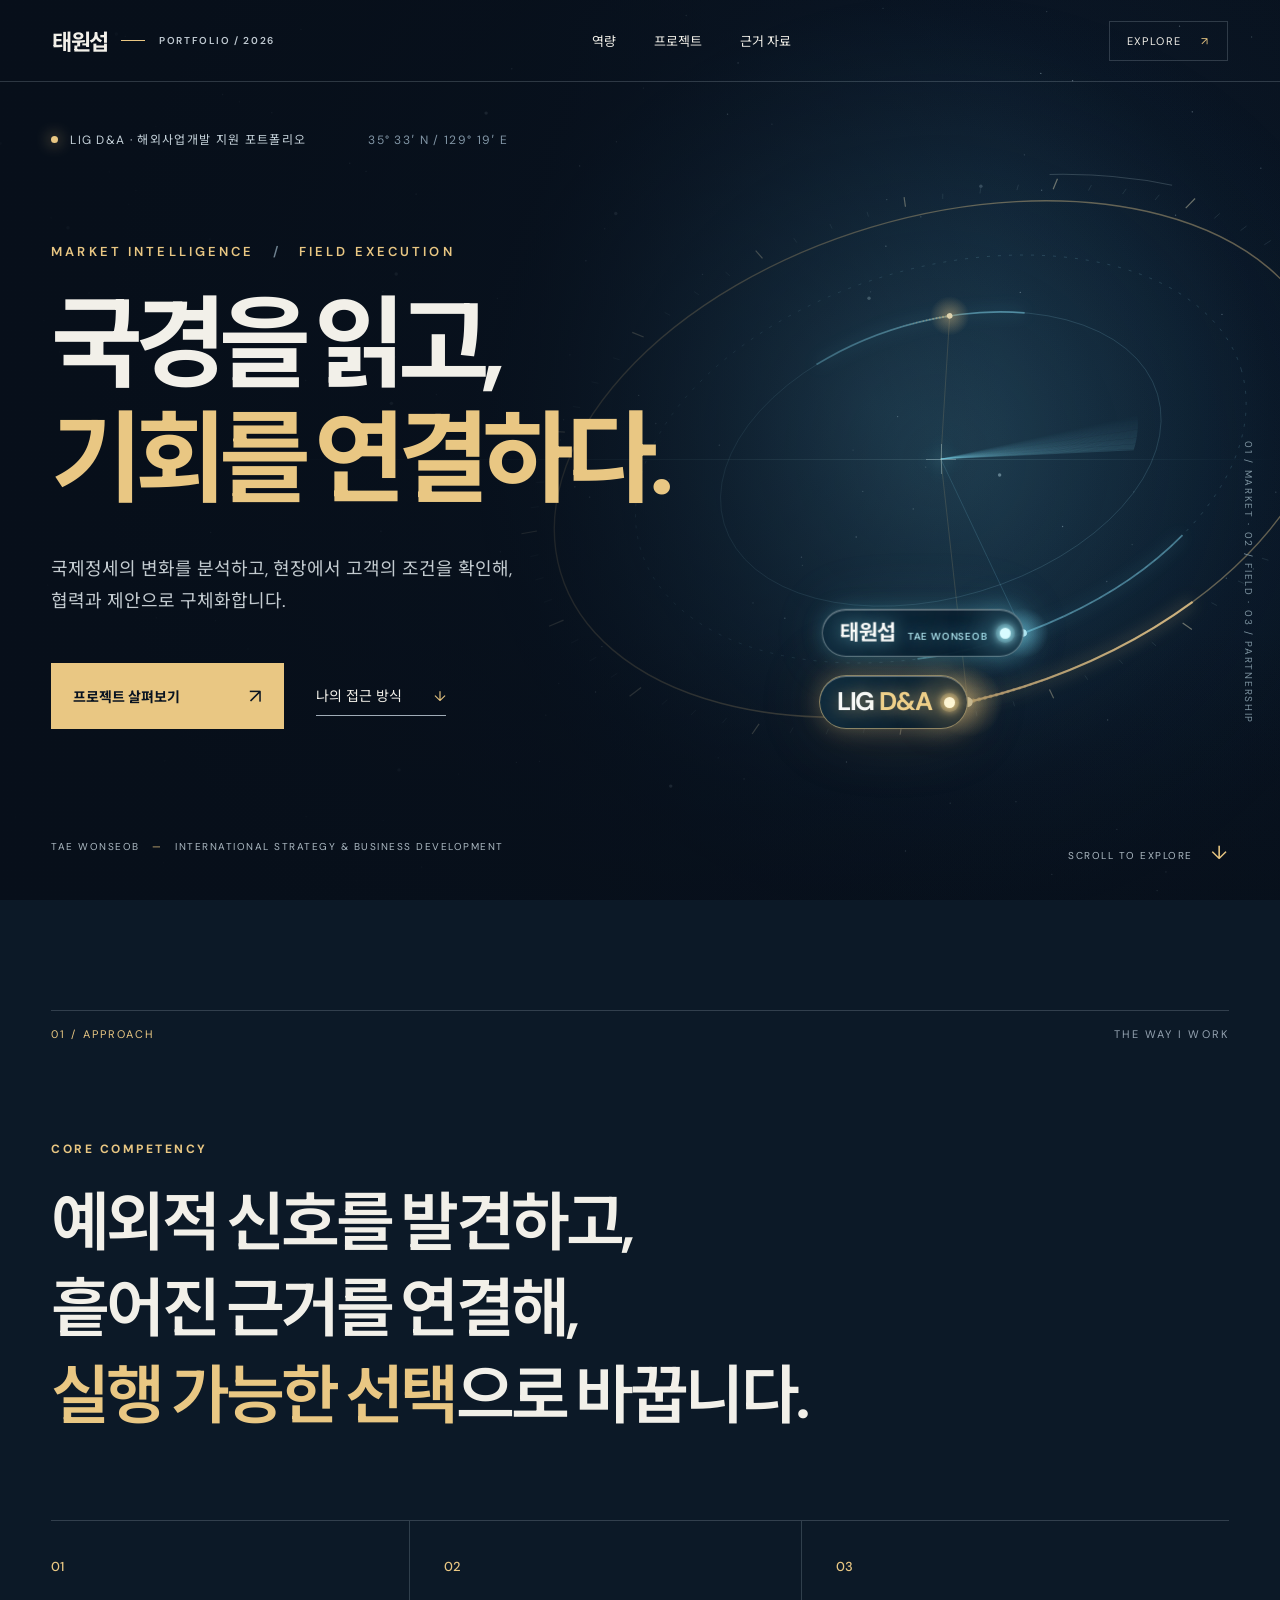
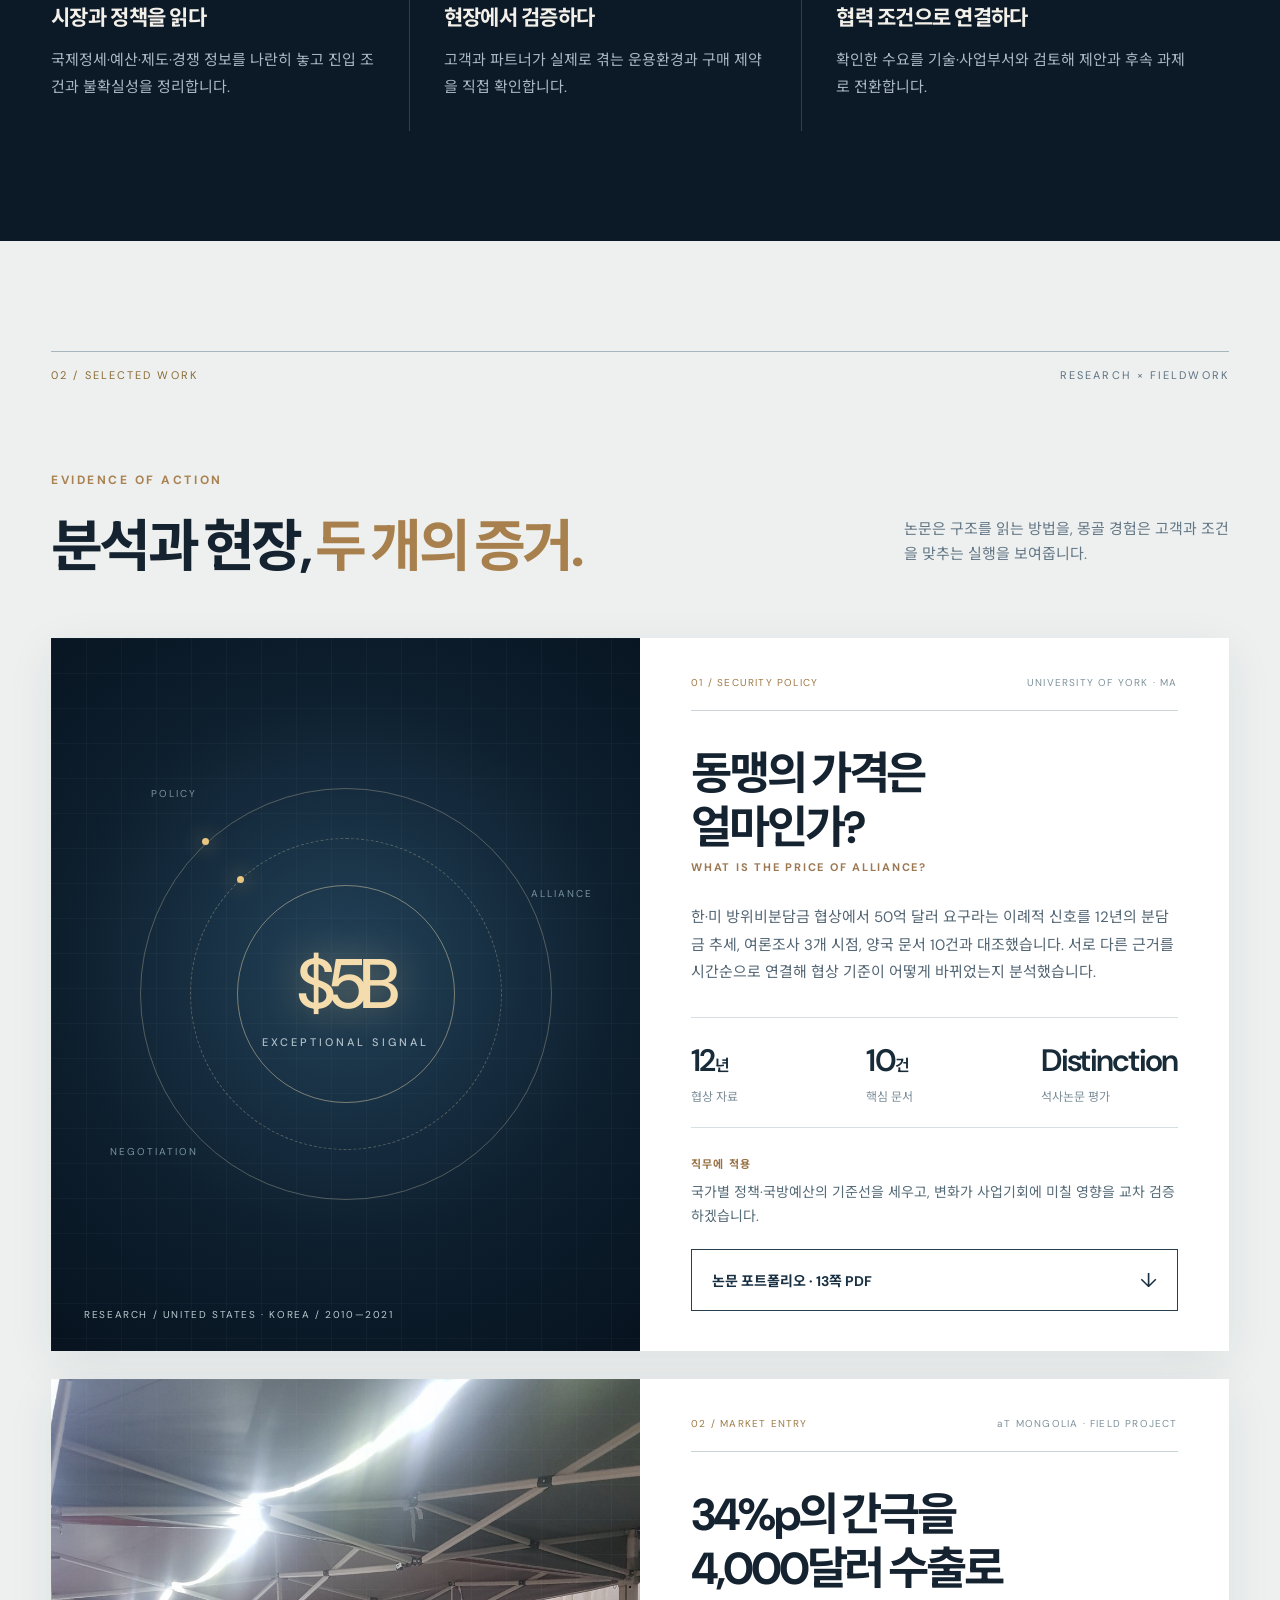
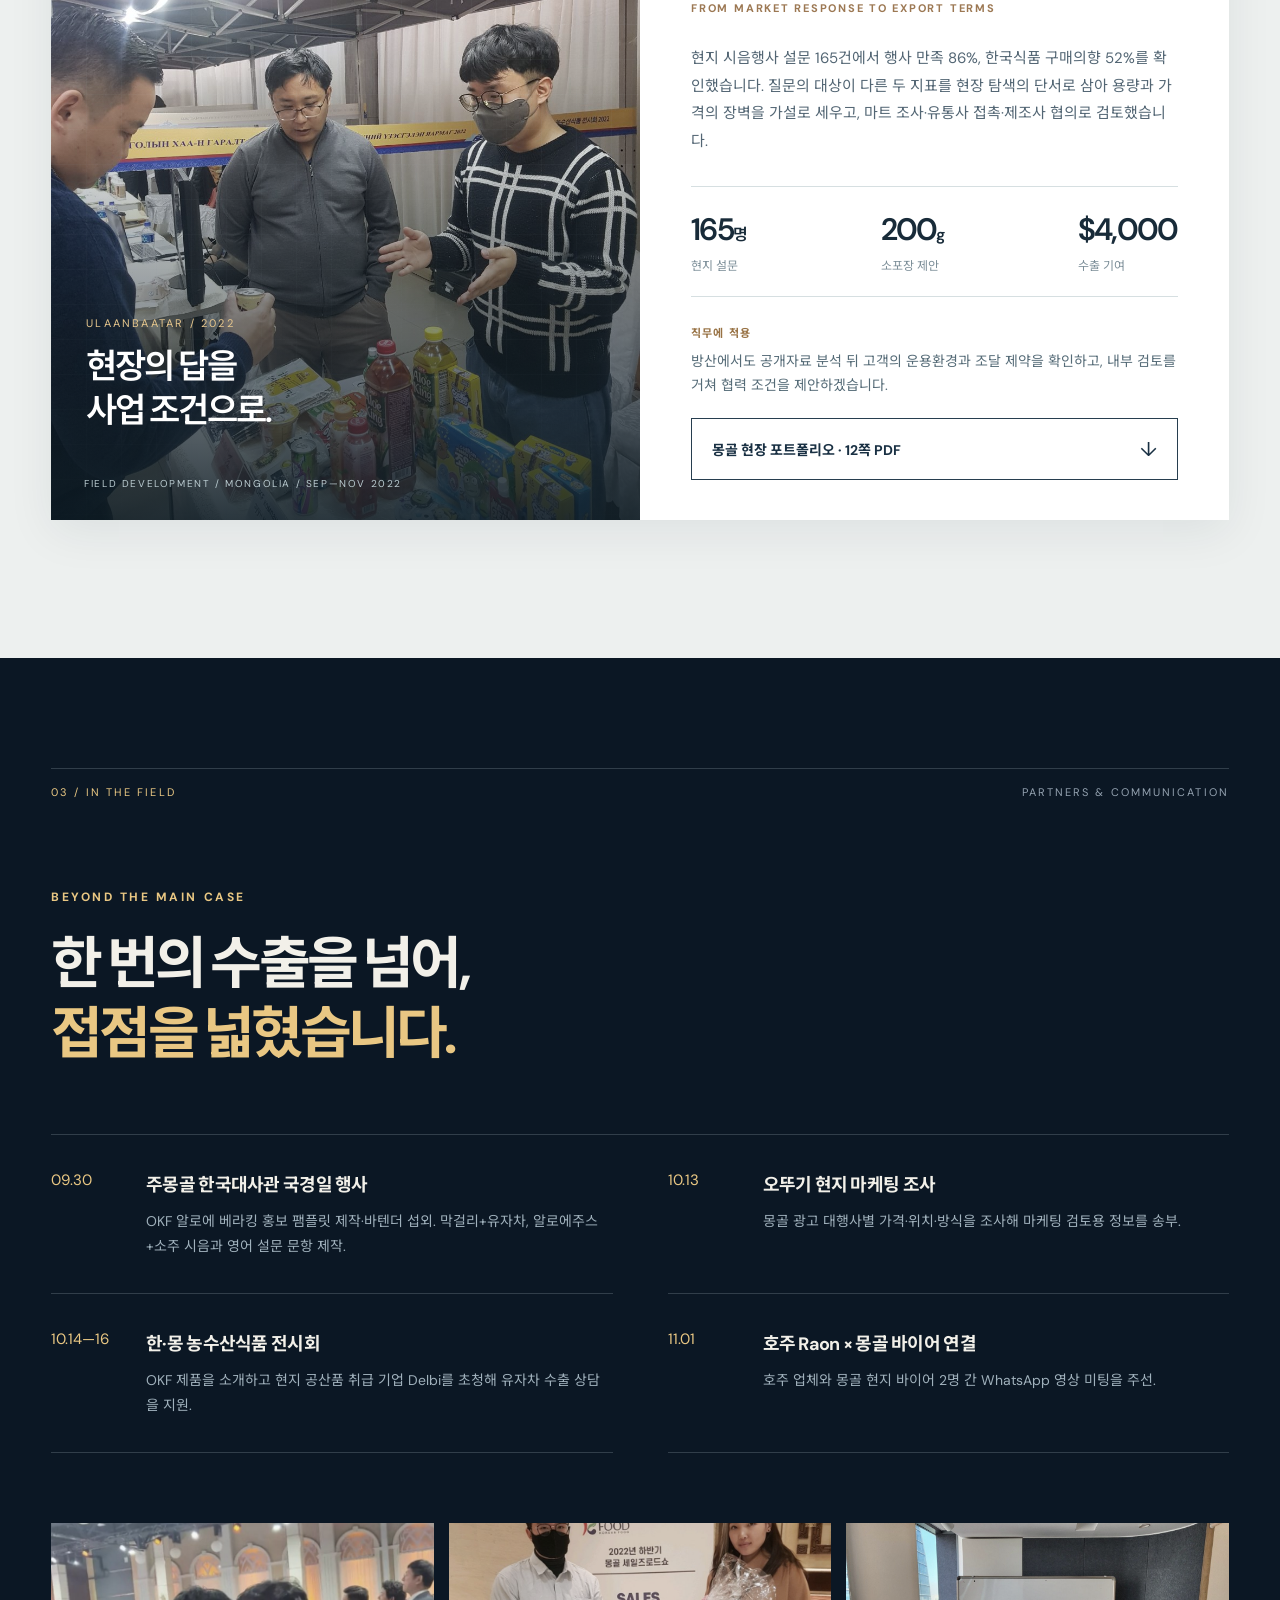
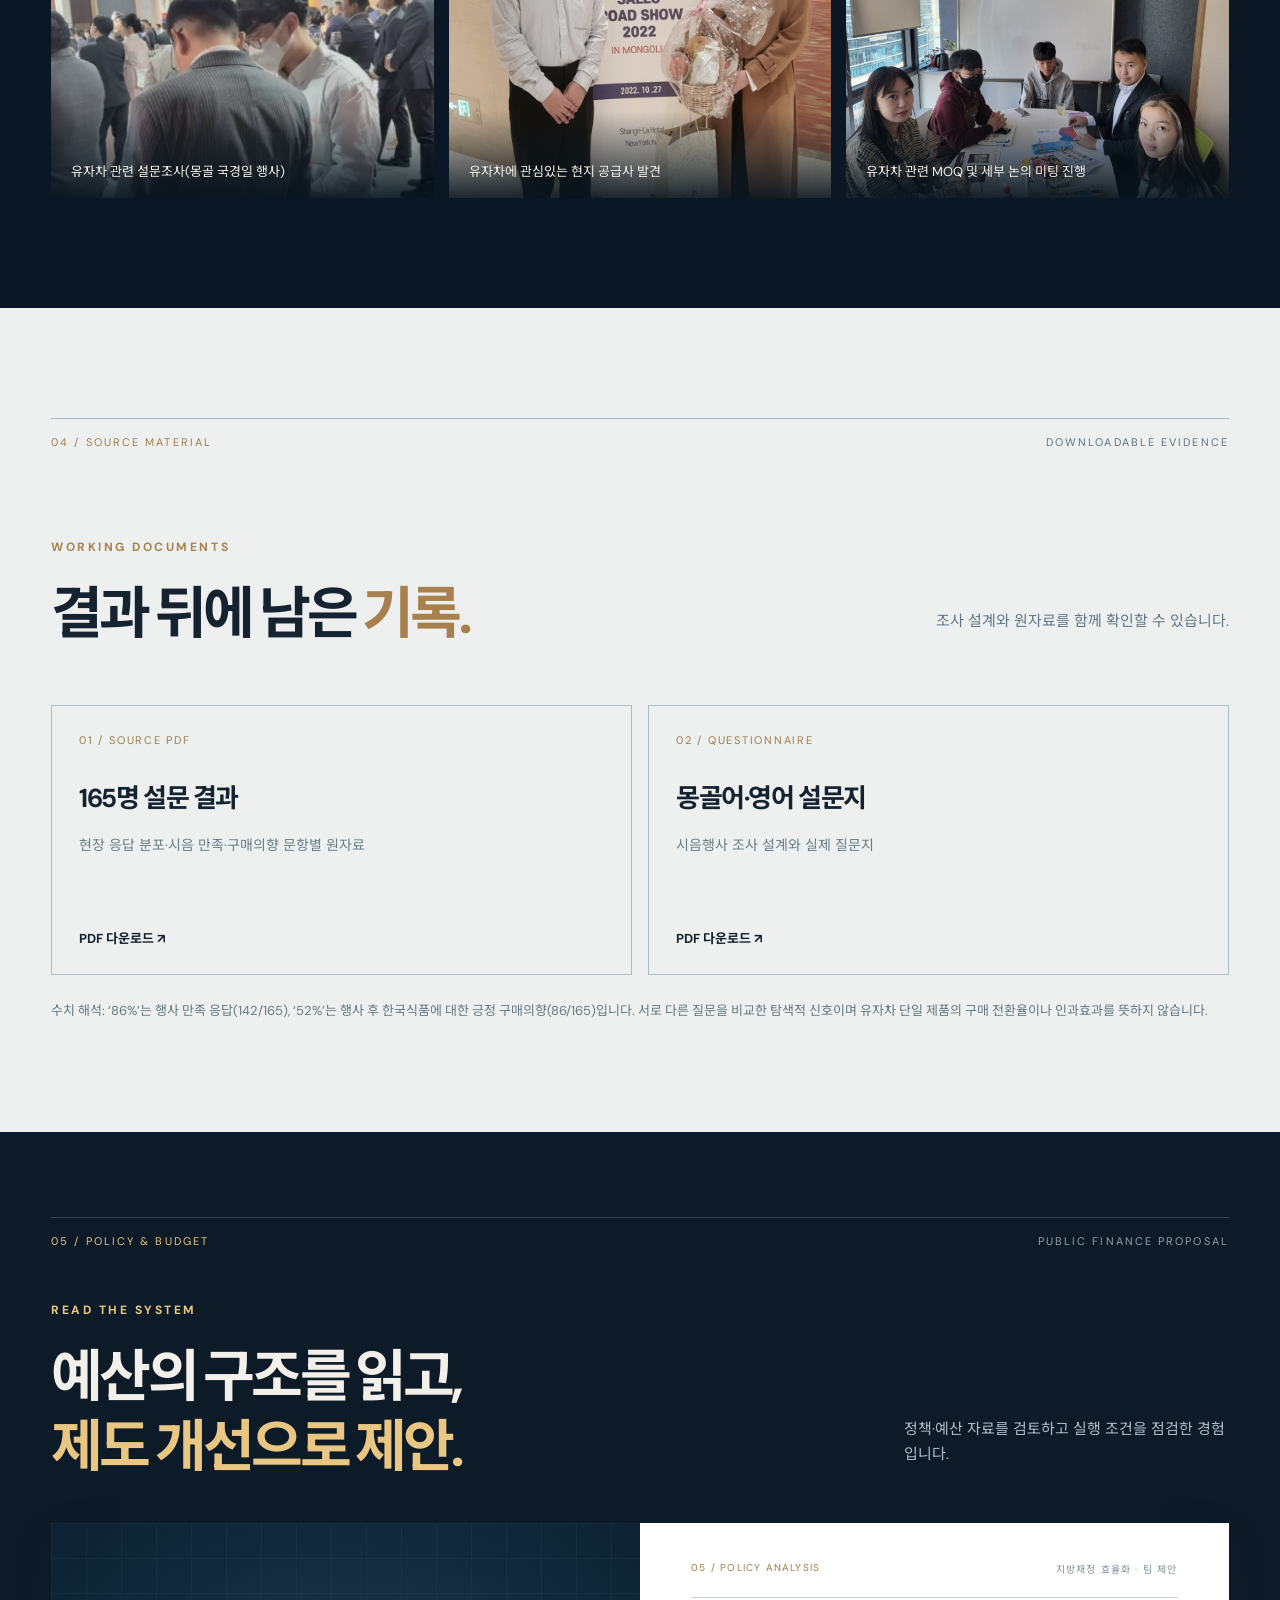
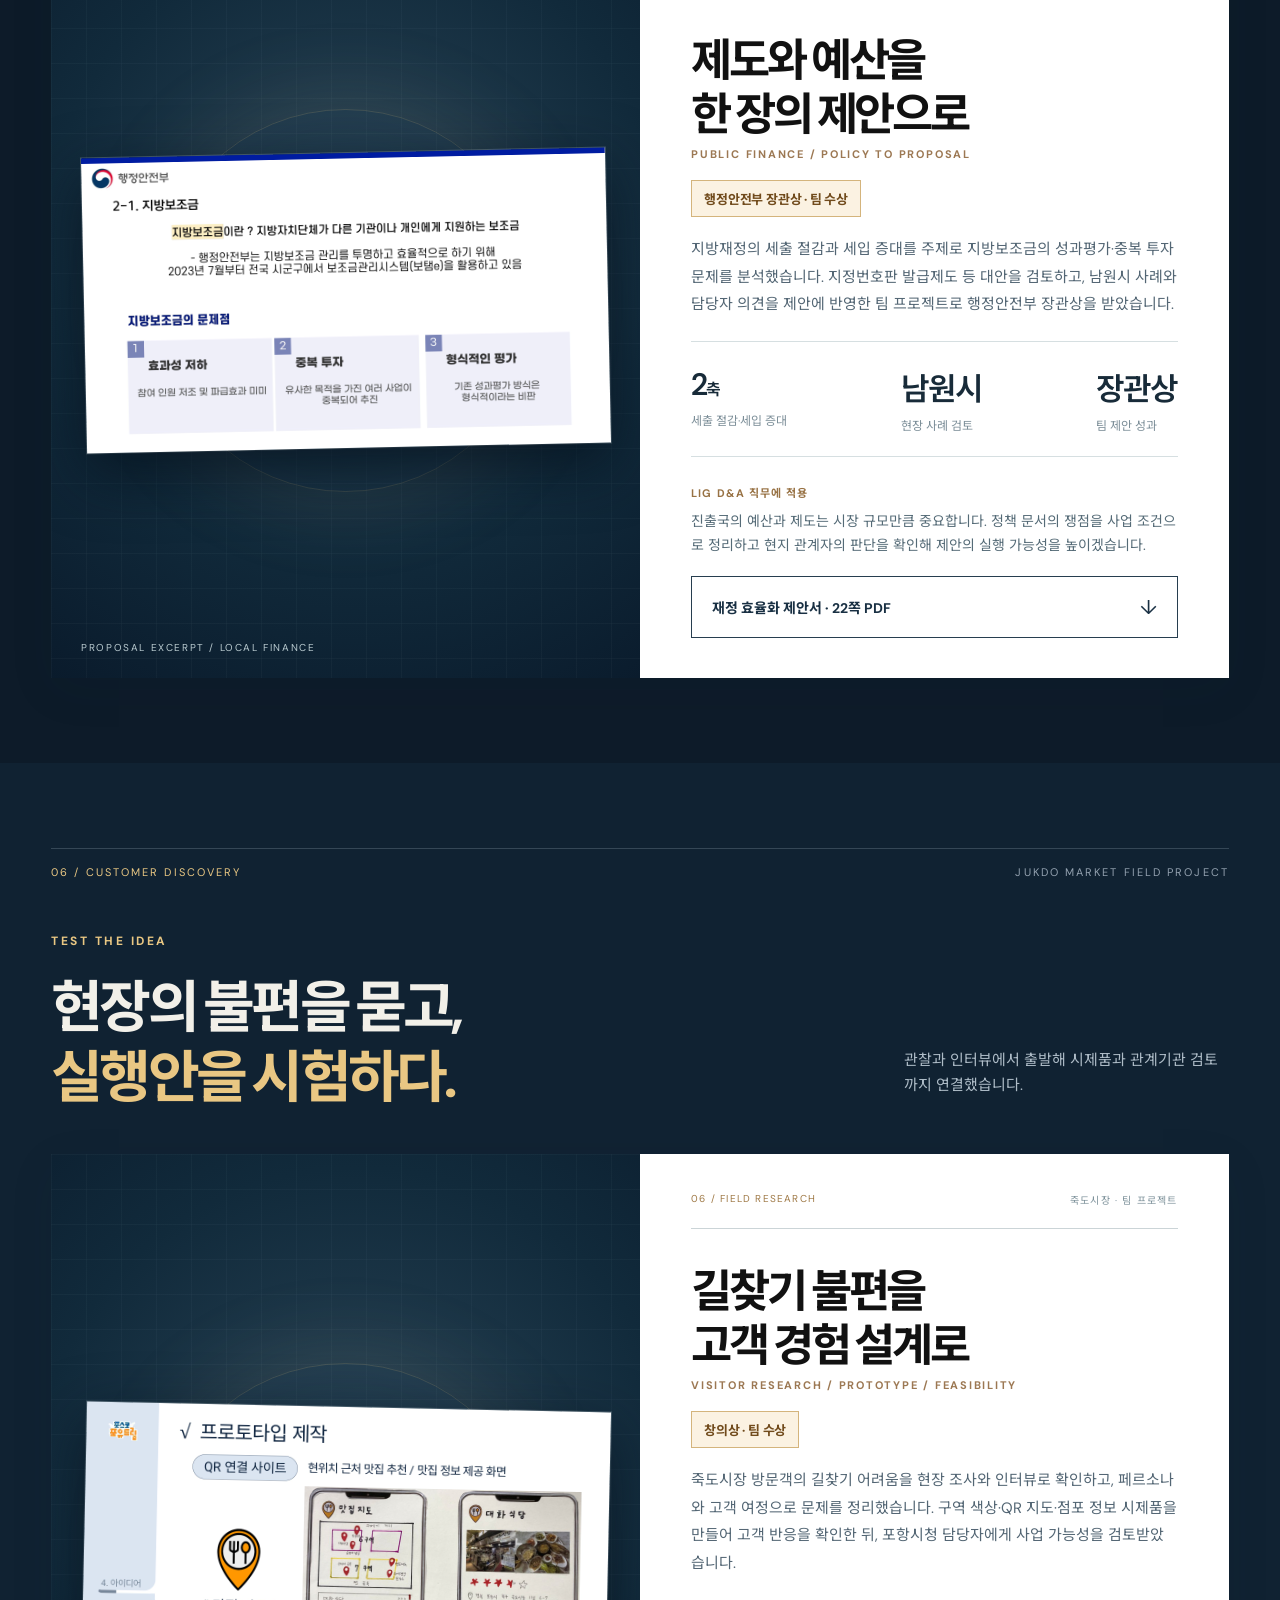
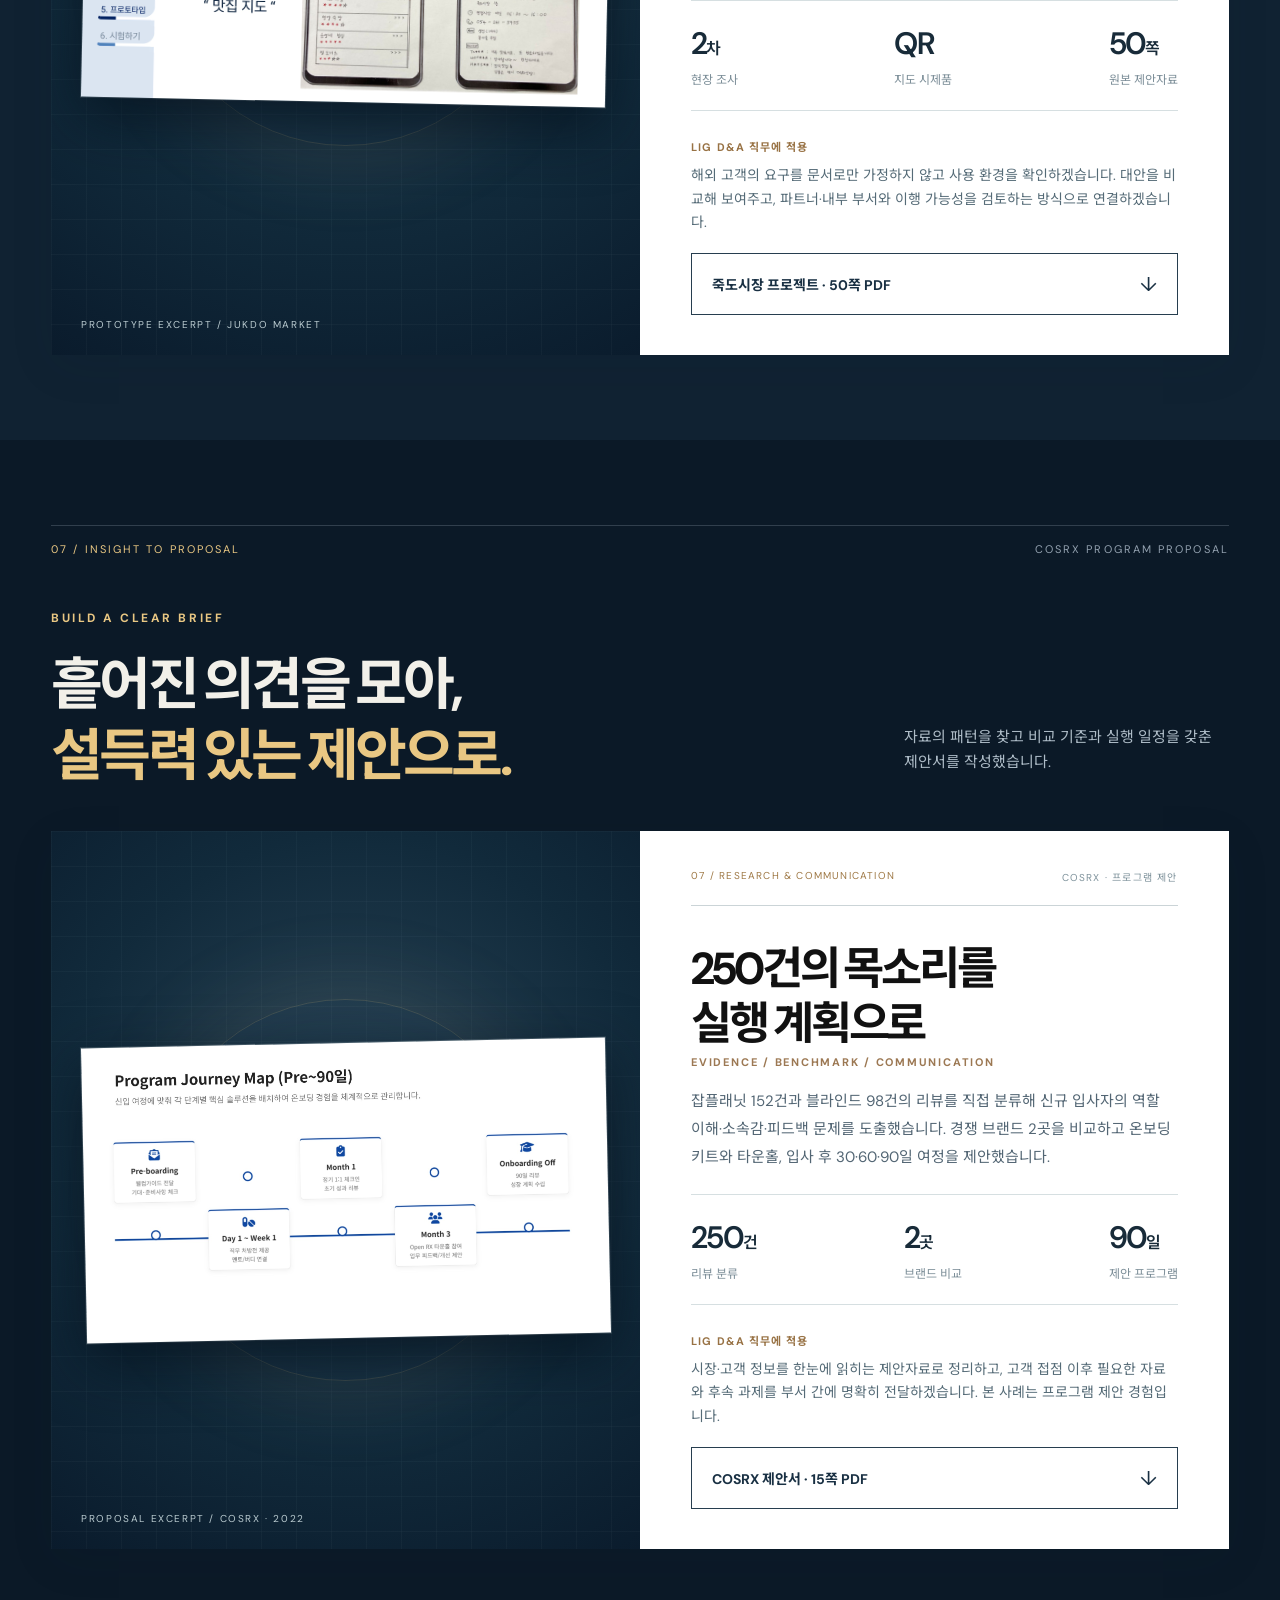
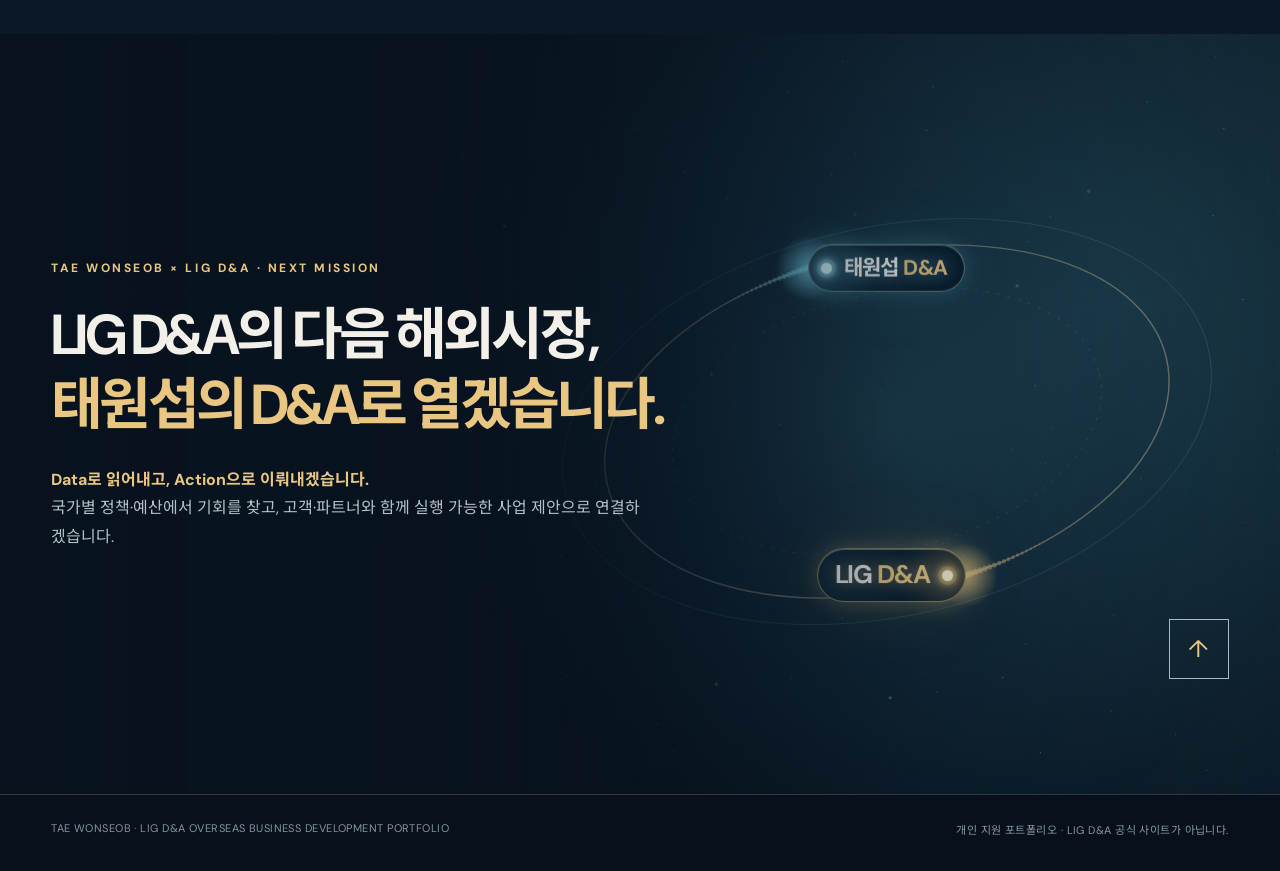
==== index.html @ 8deb0884 "Add files via upload" ====
<!doctype html>
<html lang="ko">
<head>
  <meta charset="utf-8"><meta name="viewport" content="width=device-width,initial-scale=1">
  <meta name="theme-color" content="#08101c"><meta name="description" content="태원섭의 LIG D&A 해외사업개발 지원 포트폴리오. 안보정책 연구, 몽골 시장개척, 재정 제안, 고객 조사와 제안서 작성 경험을 담았습니다.">
  <title>태원섭 | LIG D&A 해외사업개발 포트폴리오</title>
  <link rel="icon" type="image/svg+xml" href="data:image/svg+xml,%3Csvg xmlns='http://www.w3.org/2000/svg' viewBox='0 0 64 64'%3E%3Crect width='64' height='64' rx='12' fill='%2308101c'/%3E%3Ccircle cx='32' cy='32' r='21' fill='none' stroke='%23e8ca82' stroke-width='2'/%3E%3Cpath d='M14 38l15-15 7 7 15-14' fill='none' stroke='%23e8ca82' stroke-width='3'/%3E%3C/svg%3E">
  <link rel="stylesheet" href="assets/style.css">
</head>
<body>
  <header class="topbar"><a class="brand" href="#top" aria-label="태원섭 포트폴리오 맨 위로">태원섭<span class="brand-line"></span><span>PORTFOLIO / 2026</span></a><nav aria-label="주요 메뉴"><a href="#capability">역량</a><a href="#work">프로젝트</a><a href="#evidence">근거 자료</a></nav><a class="top-cta" href="#work">EXPLORE <span>↗</span></a></header>
  <main id="top">
    <section class="hero" aria-labelledby="hero-title">
      <canvas id="hero-canvas" aria-hidden="true"></canvas><div class="hero-shade"></div>
      <div class="mission-orbit" aria-hidden="true"><span class="orbit-center-cross"></span><span class="orbiting-label label-lig" id="orbit-lig"><span class="orbit-dot"></span><span class="orbit-label-text">LIG <em>D&amp;A</em></span></span><span class="orbiting-label label-person" id="orbit-person"><span class="orbit-dot"></span><span class="orbit-label-text">태원섭 <small>TAE WONSEOB</small></span></span></div>
      <div class="hero-inner"><div class="hero-overline"><span class="signal"></span> LIG D&A · 해외사업개발 지원 포트폴리오 <span class="hero-index">35° 33′ N / 129° 19′ E</span></div>
        <p class="hero-kicker">MARKET INTELLIGENCE <span>/</span> FIELD EXECUTION</p>
        <h1 id="hero-title">국경을 읽고,<br><em>기회를 연결하다.</em></h1>
        <p class="hero-desc">국제정세의 변화를 분석하고, 현장에서 고객의 조건을 확인해,<br class="desktop"> 협력과 제안으로 구체화합니다.</p>
        <div class="hero-actions"><a class="button-primary" href="#work">프로젝트 살펴보기 <span>↗</span></a><a class="text-link" href="#capability">나의 접근 방식 <span>↓</span></a></div>
      </div>
      <div class="hero-bottom"><div class="hero-coordinate">TAE WONSEOB <span>—</span> INTERNATIONAL STRATEGY & BUSINESS DEVELOPMENT</div><div class="scroll-cue">SCROLL TO EXPLORE <span>↓</span></div></div>
      <div class="hero-side" aria-hidden="true">01 / MARKET · 02 / FIELD · 03 / PARTNERSHIP</div>
    </section>

    <section id="capability" class="section framework"><div class="section-label"><span>01 / APPROACH</span><span>THE WAY I WORK</span></div>
      <div class="framework-lead"><p class="eyebrow">CORE COMPETENCY</p><h2>예외적 신호를 발견하고,<br>흩어진 근거를 연결해,<br><span>실행 가능한 선택</span>으로 바꿉니다.</h2></div>
      <div class="steps" aria-label="해외사업개발 접근 방식"><div><b>01</b><h3>시장과 정책을 읽다</h3><p>국제정세·예산·제도·경쟁 정보를 나란히 놓고 진입 조건과 불확실성을 정리합니다.</p></div><div><b>02</b><h3>현장에서 검증하다</h3><p>고객과 파트너가 실제로 겪는 운용환경과 구매 제약을 직접 확인합니다.</p></div><div><b>03</b><h3>협력 조건으로 연결하다</h3><p>확인한 수요를 기술·사업부서와 검토해 제안과 후속 과제로 전환합니다.</p></div></div>
    </section>

    <section id="work" class="section projects"><div class="section-label"><span>02 / SELECTED WORK</span><span>RESEARCH × FIELDWORK</span></div>
      <div class="section-heading"><div><p class="eyebrow">EVIDENCE OF ACTION</p><h2>분석과 현장, <i>두 개의 증거.</i></h2></div><p>논문은 구조를 읽는 방법을, 몽골 경험은 고객과 조건을 맞추는 실행을 보여줍니다.</p></div>
      <article class="project project-thesis"><div class="project-visual"><div class="orbital-art" aria-hidden="true"><div class="ring ring-a"></div><div class="ring ring-b"></div><div class="ring ring-c"></div><div class="orb-core">$5B<span>EXCEPTIONAL SIGNAL</span></div><span class="orb-label label-1">POLICY</span><span class="orb-label label-2">ALLIANCE</span><span class="orb-label label-3">NEGOTIATION</span></div><div class="visual-caption">RESEARCH / UNITED STATES · KOREA / 2010—2021</div></div>
        <div class="project-copy"><div class="project-top"><span>01 / SECURITY POLICY</span><span>UNIVERSITY OF YORK · MA</span></div><h3>동맹의 가격은<br>얼마인가?</h3><p class="project-en">WHAT IS THE PRICE OF ALLIANCE?</p><p>한·미 방위비분담금 협상에서 50억 달러 요구라는 이례적 신호를 12년의 분담금 추세, 여론조사 3개 시점, 양국 문서 10건과 대조했습니다. 서로 다른 근거를 시간순으로 연결해 협상 기준이 어떻게 바뀌었는지 분석했습니다.</p><div class="metric-row"><div><strong>12<span>년</span></strong><small>협상 자료</small></div><div><strong>10<span>건</span></strong><small>핵심 문서</small></div><div><strong>Distinction</strong><small>석사논문 평가</small></div></div><div class="project-transfer"><span>직무에 적용</span><p>국가별 정책·국방예산의 기준선을 세우고, 변화가 사업기회에 미칠 영향을 교차 검증하겠습니다.</p></div><a class="download" href="downloads/Thesis_Strategy_LIGDA_13p.pdf" download="태원섭_LIGDA_석사논문_포트폴리오.pdf">논문 포트폴리오 · 13쪽 PDF <span>↓</span></a></div>
      </article>
      <article class="project project-mongolia"><div class="project-visual photo-visual"><img src="assets/mongolia-field.jpg" alt="몽골 한·몽 식품 전시회에서 현지 방문객에게 제품을 설명하는 태원섭" loading="lazy"><div class="photo-overlay"><span>ULAANBAATAR / 2022</span><b>현장의 답을<br>사업 조건으로.</b></div><div class="visual-caption">FIELD DEVELOPMENT / MONGOLIA / SEP—NOV 2022</div></div>
        <div class="project-copy"><div class="project-top"><span>02 / MARKET ENTRY</span><span>aT MONGOLIA · FIELD PROJECT</span></div><h3>34%p의 간극을<br>4,000달러 수출로</h3><p class="project-en">FROM MARKET RESPONSE TO EXPORT TERMS</p><p>현지 시음행사 설문 165건에서 행사 만족 86%, 한국식품 구매의향 52%를 확인했습니다. 질문의 대상이 다른 두 지표를 현장 탐색의 단서로 삼아 용량과 가격의 장벽을 가설로 세우고, 마트 조사·유통사 접촉·제조사 협의로 검토했습니다.</p><div class="metric-row"><div><strong>165<span>명</span></strong><small>현지 설문</small></div><div><strong>200<span>g</span></strong><small>소포장 제안</small></div><div><strong>$4,000</strong><small>수출 기여</small></div></div><div class="project-transfer"><span>직무에 적용</span><p>방산에서도 공개자료 분석 뒤 고객의 운용환경과 조달 제약을 확인하고, 내부 검토를 거쳐 협력 조건을 제안하겠습니다.</p></div><a class="download" href="downloads/Mongolia_Field_LIGDA_updated.pdf" download="태원섭_LIGDA_몽골현장_포트폴리오.pdf">몽골 현장 포트폴리오 · 12쪽 PDF <span>↓</span></a></div>
      </article>
    </section>

    <section class="section field-notes"><div class="section-label"><span>03 / IN THE FIELD</span><span>PARTNERS & COMMUNICATION</span></div><div class="field-head"><p class="eyebrow">BEYOND THE MAIN CASE</p><h2>한 번의 수출을 넘어,<br><i>접점을 넓혔습니다.</i></h2></div>
      <div class="timeline"><div class="timeline-item"><time>09.30</time><div><h3>주몽골 한국대사관 국경일 행사</h3><p>OKF 알로에 베라킹 홍보 팸플릿 제작·바텐더 섭외. 막걸리+유자차, 알로에주스+소주 시음과 영어 설문 문항 제작.</p></div></div><div class="timeline-item"><time>10.13</time><div><h3>오뚜기 현지 마케팅 조사</h3><p>몽골 광고 대행사별 가격·위치·방식을 조사해 마케팅 검토용 정보를 송부.</p></div></div><div class="timeline-item"><time>10.14—16</time><div><h3>한·몽 농수산식품 전시회</h3><p>OKF 제품을 소개하고 현지 공산품 취급 기업 Delbi를 초청해 유자차 수출 상담을 지원.</p></div></div><div class="timeline-item"><time>11.01</time><div><h3>호주 Raon × 몽골 바이어 연결</h3><p>호주 업체와 몽골 현지 바이어 2명 간 WhatsApp 영상 미팅을 주선.</p></div></div></div>
      <div class="field-gallery"><figure><img src="assets/mongolia-reception.jpg" alt="주몽골 한국대사관 국경일 행사에서 유자차 관련 설문조사를 진행하는 모습" loading="lazy"><figcaption>유자차 관련 설문조사(몽골 국경일 행사)</figcaption></figure><figure><img src="assets/mongolia-roadshow.jpg" alt="2022 몽골 세일즈로드쇼 행사 현장" loading="lazy"><figcaption>유자차에 관심있는 현지 공급사 발견</figcaption></figure><figure><img src="assets/mongolia-meeting.jpg" alt="몽골 현지 관계자와의 사업 미팅" loading="lazy"><figcaption>유자차 관련 MOQ 및 세부 논의 미팅 진행</figcaption></figure></div>
    </section>

    <section id="evidence" class="section evidence"><div class="section-label"><span>04 / SOURCE MATERIAL</span><span>DOWNLOADABLE EVIDENCE</span></div><div class="section-heading"><div><p class="eyebrow">WORKING DOCUMENTS</p><h2>결과 뒤에 남은 <i>기록.</i></h2></div><p>조사 설계와 원자료를 함께 확인할 수 있습니다.</p></div><div class="evidence-grid"><a class="evidence-card" href="downloads/Survey_Results_165.pdf" download><span>01 / SOURCE PDF</span><h3>165명 설문 결과</h3><p>현장 응답 분포·시음 만족·구매의향 문항별 원자료</p><b>PDF 다운로드 ↗</b></a><a class="evidence-card" href="downloads/Survey_Questionnaire.pdf" download><span>02 / QUESTIONNAIRE</span><h3>몽골어·영어 설문지</h3><p>시음행사 조사 설계와 실제 질문지</p><b>PDF 다운로드 ↗</b></a></div><p class="method-note">수치 해석: ‘86%’는 행사 만족 응답(142/165), ‘52%’는 행사 후 한국식품에 대한 긍정 구매의향(86/165)입니다. 서로 다른 질문을 비교한 탐색적 신호이며 유자차 단일 제품의 구매 전환율이나 인과효과를 뜻하지 않습니다.</p></section>
    <section id="public-finance" class="section extension-project extension-finance"><div class="section-label"><span>05 / POLICY & BUDGET</span><span>PUBLIC FINANCE PROPOSAL</span></div>
      <div class="section-heading"><div><p class="eyebrow">READ THE SYSTEM</p><h2>예산의 구조를 읽고,<br><i>제도 개선으로 제안.</i></h2></div><p>정책·예산 자료를 검토하고 실행 조건을 점검한 경험입니다.</p></div>
      <article class="project"><div class="project-visual document-visual"><img src="assets/finance-document.jpg" alt="지방보조금의 효과성 저하·중복 투자·형식적 평가 문제를 정리한 제안서 슬라이드" loading="lazy"><div class="document-shine" aria-hidden="true"></div><div class="visual-caption">PROPOSAL EXCERPT / LOCAL FINANCE</div></div>
        <div class="project-copy"><div class="project-top"><span>05 / POLICY ANALYSIS</span><span>지방재정 효율화 · 팀 제안</span></div><h3>제도와 예산을<br>한 장의 제안으로</h3><p class="project-en">PUBLIC FINANCE / POLICY TO PROPOSAL</p><span class="award-tag">행정안전부 장관상 · 팀 수상</span><p>지방재정의 세출 절감과 세입 증대를 주제로 지방보조금의 성과평가·중복 투자 문제를 분석했습니다. 지정번호판 발급제도 등 대안을 검토하고, 남원시 사례와 담당자 의견을 제안에 반영한 팀 프로젝트로 행정안전부 장관상을 받았습니다.</p><div class="metric-row"><div><strong>2<span>축</span></strong><small>세출 절감·세입 증대</small></div><div><strong>남원시</strong><small>현장 사례 검토</small></div><div><strong>장관상</strong><small>팀 제안 성과</small></div></div><div class="project-transfer"><span>LIG D&amp;A 직무에 적용</span><p>진출국의 예산과 제도는 시장 규모만큼 중요합니다. 정책 문서의 쟁점을 사업 조건으로 정리하고 현지 관계자의 판단을 확인해 제안의 실행 가능성을 높이겠습니다.</p></div><a class="download" href="downloads/Public_Finance_Proposal.pdf" download="태원섭_지방재정효율화_제안서.pdf">재정 효율화 제안서 · 22쪽 PDF <span>↓</span></a></div>
      </article>
    </section>

    <section id="jukdo-market" class="section extension-project extension-jukdo"><div class="section-label"><span>06 / CUSTOMER DISCOVERY</span><span>JUKDO MARKET FIELD PROJECT</span></div>
      <div class="section-heading"><div><p class="eyebrow">TEST THE IDEA</p><h2>현장의 불편을 묻고,<br><i>실행안을 시험하다.</i></h2></div><p>관찰과 인터뷰에서 출발해 시제품과 관계기관 검토까지 연결했습니다.</p></div>
      <article class="project"><div class="project-visual document-visual"><img src="assets/jukdo-document.jpg" alt="죽도시장 길찾기를 위한 QR 연결 사이트와 점포 정보 시제품을 제시한 슬라이드" loading="lazy"><div class="document-shine" aria-hidden="true"></div><div class="visual-caption">PROTOTYPE EXCERPT / JUKDO MARKET</div></div>
        <div class="project-copy"><div class="project-top"><span>06 / FIELD RESEARCH</span><span>죽도시장 · 팀 프로젝트</span></div><h3>길찾기 불편을<br>고객 경험 설계로</h3><p class="project-en">VISITOR RESEARCH / PROTOTYPE / FEASIBILITY</p><span class="award-tag">창의상 · 팀 수상</span><p>죽도시장 방문객의 길찾기 어려움을 현장 조사와 인터뷰로 확인하고, 페르소나와 고객 여정으로 문제를 정리했습니다. 구역 색상·QR 지도·점포 정보 시제품을 만들어 고객 반응을 확인한 뒤, 포항시청 담당자에게 사업 가능성을 검토받았습니다.</p><div class="metric-row"><div><strong>2<span>차</span></strong><small>현장 조사</small></div><div><strong>QR</strong><small>지도 시제품</small></div><div><strong>50<span>쪽</span></strong><small>원본 제안자료</small></div></div><div class="project-transfer"><span>LIG D&amp;A 직무에 적용</span><p>해외 고객의 요구를 문서로만 가정하지 않고 사용 환경을 확인하겠습니다. 대안을 비교해 보여주고, 파트너·내부 부서와 이행 가능성을 검토하는 방식으로 연결하겠습니다.</p></div><a class="download" href="downloads/Jukdo_Market_Proposal.pdf" download="태원섭_죽도시장_현장프로젝트.pdf">죽도시장 프로젝트 · 50쪽 PDF <span>↓</span></a></div>
      </article>
    </section>

    <section id="cosrx-proposal" class="section extension-project extension-cosrx"><div class="section-label"><span>07 / INSIGHT TO PROPOSAL</span><span>COSRX PROGRAM PROPOSAL</span></div>
      <div class="section-heading"><div><p class="eyebrow">BUILD A CLEAR BRIEF</p><h2>흩어진 의견을 모아,<br><i>설득력 있는 제안으로.</i></h2></div><p>자료의 패턴을 찾고 비교 기준과 실행 일정을 갖춘 제안서를 작성했습니다.</p></div>
      <article class="project"><div class="project-visual document-visual"><img src="assets/cosrx-document.jpg" alt="코스알엑스 신규 입사자 온보딩 프로그램의 입사 전부터 90일까지 여정 지도" loading="lazy"><div class="document-shine" aria-hidden="true"></div><div class="visual-caption">PROPOSAL EXCERPT / COSRX · 2022</div></div>
        <div class="project-copy"><div class="project-top"><span>07 / RESEARCH & COMMUNICATION</span><span>COSRX · 프로그램 제안</span></div><h3>250건의 목소리를<br>실행 계획으로</h3><p class="project-en">EVIDENCE / BENCHMARK / COMMUNICATION</p><p>잡플래닛 152건과 블라인드 98건의 리뷰를 직접 분류해 신규 입사자의 역할 이해·소속감·피드백 문제를 도출했습니다. 경쟁 브랜드 2곳을 비교하고 온보딩 키트와 타운홀, 입사 후 30·60·90일 여정을 제안했습니다.</p><div class="metric-row"><div><strong>250<span>건</span></strong><small>리뷰 분류</small></div><div><strong>2<span>곳</span></strong><small>브랜드 비교</small></div><div><strong>90<span>일</span></strong><small>제안 프로그램</small></div></div><div class="project-transfer"><span>LIG D&amp;A 직무에 적용</span><p>시장·고객 정보를 한눈에 읽히는 제안자료로 정리하고, 고객 접점 이후 필요한 자료와 후속 과제를 부서 간에 명확히 전달하겠습니다. 본 사례는 프로그램 제안 경험입니다.</p></div><a class="download" href="downloads/COSRX_Onboarding_Proposal.pdf" download="태원섭_COSRX_온보딩_제안서.pdf">COSRX 제안서 · 15쪽 PDF <span>↓</span></a></div>
      </article>
    </section>

    <section class="closing"><div class="closing-orbit" aria-hidden="true"><canvas id="closing-canvas"></canvas><span class="orbiting-label label-lig closing-orbit-label" id="closing-orbit-lig"><span class="orbit-dot"></span><span class="orbit-label-text">LIG <em>D&amp;A</em></span></span><span class="orbiting-label label-person closing-orbit-label" id="closing-orbit-person"><span class="orbit-dot"></span><span class="orbit-label-text">태원섭 <em>D&amp;A</em></span></span></div><div class="closing-copy"><p class="eyebrow">TAE WONSEOB × LIG D&amp;A · NEXT MISSION</p><h2>LIG D&amp;A의 다음 해외시장,<br><i>태원섭의 D&amp;A로 열겠습니다.</i></h2><p><strong>Data로 읽어내고, Action으로 이뤄내겠습니다.</strong><br>국가별 정책·예산에서 기회를 찾고, 고객·파트너와 함께 실행 가능한 사업 제안으로 연결하겠습니다.</p></div><a href="#top" aria-label="맨 위로 이동">↑</a></section>
  </main><footer><span>TAE WONSEOB · LIG D&A OVERSEAS BUSINESS DEVELOPMENT PORTFOLIO</span><span>개인 지원 포트폴리오 · LIG D&A 공식 사이트가 아닙니다.</span></footer>
  <script src="assets/main.js" defer></script>
</body></html>
---- assets/style.css ----
@import url('https://fonts.googleapis.com/css2?family=DM+Sans:wght@400;500;600;700&family=Noto+Sans+KR:wght@400;500;600;700;800&display=swap');
:root{--navy:#08101c;--navy2:#0d1927;--navy3:#152333;--line:rgba(209,226,240,.19);--cream:#f2f0e9;--muted:#9baab6;--gold:#e9c783}*{box-sizing:border-box}html{scroll-behavior:smooth}body{margin:0;background:var(--navy);color:var(--cream);font-family:'DM Sans','Noto Sans KR',sans-serif;-webkit-font-smoothing:antialiased}a{color:inherit;text-decoration:none}button,a{touch-action:manipulation}::selection{background:var(--gold);color:#07101b}.topbar{height:82px;padding:0 4.1vw;position:absolute;z-index:10;top:0;left:0;right:0;display:flex;align-items:center;justify-content:space-between;border-bottom:1px solid var(--line);font-size:12px;letter-spacing:.12em}.brand{display:flex;gap:14px;align-items:center;font-size:22px;font-weight:700;letter-spacing:-.08em}.brand-line{width:24px;height:1px;background:var(--gold)}.brand span:last-child{font-size:10px;font-weight:600;letter-spacing:.16em;color:#c0cad2}.topbar nav{display:flex;gap:38px;font-size:13px;letter-spacing:0}.topbar nav a:hover,.text-link:hover{color:var(--gold)}.top-cta{border:1px solid var(--line);padding:12px 17px;font-size:11px;transition:background .2s}.top-cta:hover{background:#ffffff16}.top-cta span{color:var(--gold);margin-left:15px}.hero{min-height:760px;height:min(900px,100svh);position:relative;overflow:hidden;background:radial-gradient(circle at 68% 45%,#1c3447 0%,#0a1625 40%,#07101b 77%)}#hero-canvas{position:absolute;inset:0;width:100%;height:100%;display:block}.hero-shade{position:absolute;inset:0;background:linear-gradient(90deg,rgba(7,15,26,.96),rgba(7,15,26,.77) 42%,rgba(7,15,26,.05) 78%),linear-gradient(0deg,rgba(7,15,26,.7),transparent 30%)}.hero-inner{position:relative;z-index:2;width:min(1300px,92vw);height:100%;margin:auto;display:flex;flex-direction:column;justify-content:center;padding-top:72px}.hero-overline{position:absolute;top:130px;left:0;color:#c5d2da;font-size:12px;letter-spacing:.11em;display:flex;align-items:center;gap:12px}.signal{height:7px;width:7px;background:var(--gold);border-radius:50%;box-shadow:0 0 15px var(--gold)}.hero-index{margin-left:50px;color:#8296a6}.hero-kicker{font-size:13px;letter-spacing:.24em;color:var(--gold);font-weight:600;margin:0 0 28px}.hero-kicker span{color:#6f8290;padding:0 12px}.hero h1{font-size:clamp(60px,7.8vw,118px);line-height:1.15;letter-spacing:-.082em;margin:0;font-weight:700}.hero h1 em{font-style:normal;color:var(--gold)}.hero-desc{font-size:18px;line-height:1.8;color:#c3cbd0;margin:35px 0 45px;font-weight:400}.hero-actions{display:flex;align-items:center;gap:32px}.button-primary{display:inline-flex;justify-content:space-between;gap:35px;align-items:center;min-width:233px;background:var(--gold);color:#081321;padding:20px 22px;font-weight:700;font-size:14px;transition:background .2s,transform .2s}.button-primary:hover{background:#f6dcaa;transform:translateY(-2px)}.button-primary span{font-size:20px;font-weight:400}.text-link{font-size:14px;border-bottom:1px solid #a0acb7;padding:10px 0}.text-link span{margin-left:28px;color:var(--gold)}.hero-bottom{position:absolute;z-index:2;bottom:35px;left:4vw;right:4vw;display:flex;justify-content:space-between;font-size:10px;letter-spacing:.15em;color:#adbac3}.hero-coordinate span{color:var(--gold);padding:0 8px}.scroll-cue span{font-size:19px;color:var(--gold);margin-left:14px}.hero-side{position:absolute;z-index:2;right:25px;top:49%;writing-mode:vertical-rl;font-size:10px;letter-spacing:.17em;color:#7c929f}.section{padding:110px max(4vw,calc((100vw - 1320px)/2));scroll-margin-top:0}.section-label{display:flex;justify-content:space-between;border-top:1px solid var(--line);padding-top:16px;text-transform:uppercase;font-size:11px;letter-spacing:.19em;color:#94a2b0}.section-label span:first-child{color:var(--gold)}.eyebrow{font-size:12px;letter-spacing:.21em;color:var(--gold);font-weight:700;margin:0 0 24px}.framework{background:#0c1927}.framework-lead{padding:100px 0 80px}.framework h2{font-weight:600;letter-spacing:-.06em;font-size:clamp(37px,5vw,69px);line-height:1.35;margin:0}.framework h2 span{color:var(--gold)}.steps{display:grid;grid-template-columns:repeat(3,1fr);border-top:1px solid var(--line)}.steps>div{padding:34px 34px 15px 0;border-right:1px solid var(--line);margin-right:34px}.steps>div:last-child{border:0;margin:0}.steps b{font-size:13px;color:var(--gold);font-weight:500}.steps h3{font-size:21px;letter-spacing:-.035em;margin:25px 0 12px}.steps p{font-size:15px;line-height:1.8;color:#aab8c3;max-width:350px}.projects{background:#edf0ef;color:#152230}.projects .section-label{border-color:#a8b6bd;color:#5e7180}.projects .section-label span:first-child{color:#8a6b36}.projects .eyebrow,.evidence .eyebrow{color:#aa8150}.section-heading{display:flex;justify-content:space-between;align-items:end;gap:35px;margin:90px 0 55px}.section-heading h2,.field-head h2,.closing h2{margin:0;font-size:clamp(38px,4.4vw,65px);line-height:1.25;letter-spacing:-.067em;font-weight:700}.section-heading h2 i,.field-head h2 i,.closing h2 i{font-style:normal;color:#a8804d}.section-heading>p{max-width:325px;color:#647786;line-height:1.7;font-size:15px}.project{display:grid;grid-template-columns:1fr 1fr;background:#fff;min-height:640px;margin:0 0 28px;box-shadow:0 12px 44px #0d253713}.project-visual{position:relative;overflow:hidden;min-height:620px;background:radial-gradient(circle at 50% 46%,#234259,#0d1e2d 59%,#07131f)}.project-visual:after{content:'';position:absolute;inset:0;pointer-events:none;background-image:linear-gradient(#c2dae009 1px,transparent 1px),linear-gradient(90deg,#c2dae009 1px,transparent 1px);background-size:35px 35px}.visual-caption{position:absolute;left:33px;bottom:30px;z-index:2;color:#bacbd0;font-size:10px;letter-spacing:.16em}.orbital-art{position:absolute;inset:0;display:grid;place-items:center}.ring{position:absolute;border:1px solid #d8cead52;border-radius:50%;aspect-ratio:1}.ring-a{width:70%;animation:orbit 45s linear infinite}.ring-b{width:53%;border-style:dashed;animation:orbit 80s linear infinite reverse}.ring-c{width:37%;border-color:#ead8ad79}.ring-a:before,.ring-b:after{content:'';position:absolute;top:12%;left:15%;height:7px;width:7px;border-radius:50%;background:var(--gold);box-shadow:0 0 20px var(--gold)}@keyframes orbit{to{transform:rotate(360deg)}}.orb-core{text-align:center;color:#f5dcac;font-size:70px;font-weight:500;letter-spacing:-.09em;text-shadow:0 0 40px #e9c78362}.orb-core span{display:block;color:#b1c1ca;font-size:11px;letter-spacing:.27em;text-shadow:none;margin-top:5px}.orb-label{position:absolute;color:#78929e;font-size:10px;letter-spacing:.2em}.label-1{top:21%;left:17%}.label-2{top:35%;right:8%}.label-3{bottom:27%;left:10%}.project-copy{padding:38px clamp(28px,4vw,75px) 40px;display:flex;flex-direction:column}.project-top{display:flex;justify-content:space-between;color:#7e929b;font-size:10px;letter-spacing:.12em;border-bottom:1px solid #cbd4d7;padding-bottom:21px;gap:16px}.project-top span:first-child{color:#9f7946}.project-copy h3{font-size:clamp(37px,3.5vw,52px);line-height:1.22;letter-spacing:-.07em;margin:36px 0 4px}.project-en{font-size:11px!important;letter-spacing:.16em;color:#9c7853!important;font-weight:700;margin:0 0 30px!important}.project-copy>p:not(.project-en){font-size:15px;line-height:1.85;color:#536674;margin:0 0 30px}.metric-row{display:flex;border-top:1px solid #d6dfe1;border-bottom:1px solid #d6dfe1;padding:22px 0;gap:13px;justify-content:space-between}.metric-row>div{min-width:0}.metric-row strong{font-size:31px;font-weight:600;color:#182b39;white-space:nowrap;letter-spacing:-.055em}.metric-row strong span{font-size:16px}.metric-row small{display:block;color:#7c8e98;font-size:12px;margin-top:6px}.project-transfer{margin-top:24px}.project-transfer span{color:#987244;font-size:11px;letter-spacing:.1em;font-weight:700}.project-transfer p{font-size:14px;line-height:1.7;color:#556b77;margin:8px 0 20px}.download{margin-top:auto;border:1px solid #273e4f;padding:17px 20px;display:flex;justify-content:space-between;align-items:center;color:#193043;font-size:14px;font-weight:700;transition:background .2s,color .2s}.download:hover{background:#193043;color:#fff}.download span{font-size:20px;font-weight:400}.photo-visual{background:#142333}.photo-visual img{width:100%;height:100%;object-fit:cover;position:absolute;inset:0;filter:saturate(.78)}.photo-visual:before{content:'';position:absolute;inset:0;z-index:1;background:linear-gradient(0deg,#0b1922de,transparent 60%)}.photo-overlay{position:absolute;z-index:2;left:35px;bottom:86px;color:#fff}.photo-overlay span{display:block;color:#e8c88e;font-size:11px;letter-spacing:.2em;margin-bottom:15px}.photo-overlay b{font-weight:600;font-size:34px;line-height:1.3;letter-spacing:-.06em}.field-notes{background:#0b1724}.field-head{margin:90px 0 65px}.field-head h2 i,.closing h2 i{color:var(--gold)}.timeline{border-top:1px solid var(--line);display:grid;grid-template-columns:1fr 1fr;gap:0 55px}.timeline-item{display:grid;grid-template-columns:95px 1fr;border-bottom:1px solid var(--line);padding:35px 0}.timeline-item time{color:var(--gold);font-size:15px}.timeline-item h3{font-size:18px;letter-spacing:-.04em;margin:0 0 12px}.timeline-item p{font-size:14px;color:#a0b1bc;line-height:1.75;margin:0}.field-gallery{display:grid;grid-template-columns:repeat(3,1fr);gap:15px;margin-top:70px}.field-gallery figure{margin:0;position:relative;height:275px;overflow:hidden;background:#21313d}.field-gallery figure img{width:100%;height:100%;object-fit:cover;filter:saturate(.74);transition:transform .5s}.field-gallery figure:hover img{transform:scale(1.06)}.field-gallery figcaption{position:absolute;bottom:0;left:0;right:0;background:linear-gradient(transparent,#07141ee6);padding:50px 20px 18px;font-size:13px}.evidence{background:#edf0ef;color:#152230}.evidence .section-label{border-color:#a8b6bd;color:#5e7180}.evidence .section-label span:first-child{color:#9d7c4a}.evidence-grid{display:grid;grid-template-columns:1fr 1fr;gap:16px}.evidence-card{border:1px solid #aebdc3;min-height:270px;padding:27px;display:flex;flex-direction:column;transition:background .2s,border-color .2s}.evidence-card:hover{background:#fff;border-color:#466277}.evidence-card>span{color:#9d7c4a;font-size:11px;letter-spacing:.16em}.evidence-card h3{font-size:26px;letter-spacing:-.055em;margin:30px 0 5px}.evidence-card p{color:#697e88;font-size:14px;line-height:1.6}.evidence-card b{font-size:13px;margin-top:auto}.method-note{margin:25px 0 0;color:#657984;font-size:13px;line-height:1.7}.closing{padding:115px max(4vw,calc((100vw - 1320px)/2));display:flex;align-items:end;justify-content:space-between;background:radial-gradient(circle at 86% 35%,#1b3947,#08131f 56%)}.closing p:last-child{font-size:16px;line-height:1.8;color:#b3c0c8;max-width:600px;margin-top:25px}.closing>a{display:grid;place-items:center;width:60px;height:60px;border:1px solid #a8bbc3;color:var(--gold);font-size:24px}footer{border-top:1px solid var(--line);display:flex;justify-content:space-between;gap:20px;padding:26px 4vw 34px;color:#8296a5;font-size:11px;letter-spacing:.04em}a:focus-visible{outline:2px solid var(--gold);outline-offset:4px}
@media(max-width:900px){.hero{min-height:700px;height:88svh}.hero h1{font-size:clamp(54px,8.5vw,88px)}.hero-index,.hero-side{display:none}.section{padding:85px 5vw}.project{grid-template-columns:1fr}.project-visual{min-height:480px}.project-copy{padding:38px 6vw 45px}.photo-visual{min-height:540px}.topbar{padding:0 5vw}.topbar nav{gap:18px}.field-gallery figure{height:210px}}
@media(max-width:600px){.topbar{height:68px}.topbar nav{display:none}.top-cta{font-size:10px;padding:10px}.brand{font-size:20px}.brand span:last-child{font-size:8px}.hero{min-height:660px;height:88svh}.hero-inner{width:90vw;padding-top:80px}.hero-overline{top:100px;font-size:10px;letter-spacing:.02em}.hero-kicker{font-size:10px;letter-spacing:.12em}.hero-kicker span{padding:0 4px}.hero h1{font-size:clamp(45px,12vw,70px)}.hero-desc{font-size:15px;line-height:1.8;margin:28px 0 33px}.desktop{display:none}.hero-actions{gap:16px;align-items:flex-start;flex-direction:column}.button-primary{padding:17px 19px;min-width:220px}.hero-bottom{bottom:25px;left:5vw;right:5vw}.hero-coordinate{font-size:9px;max-width:210px;line-height:1.5}.scroll-cue{font-size:0}.scroll-cue span{font-size:20px}.section-label{font-size:9px;letter-spacing:.09em}.section{padding:70px 5vw}.framework-lead{padding:70px 0 45px}.framework h2{font-size:clamp(32px,8vw,48px)}.steps{display:block}.steps>div{padding:22px 0;border-right:0;border-bottom:1px solid var(--line);margin:0}.steps h3{margin:12px 0 6px}.steps p{margin:0 0 8px}.section-heading{display:block;margin:65px 0 35px}.section-heading>p{margin-top:20px}.section-heading h2,.field-head h2,.closing h2{font-size:38px}.project-visual{min-height:410px}.project-visual .orb-core{font-size:55px}.project-copy h3{font-size:40px}.project-top{font-size:9px}.metric-row strong{font-size:26px}.photo-visual{min-height:470px}.timeline{display:block}.timeline-item{grid-template-columns:83px 1fr;padding:28px 0}.timeline-item h3{font-size:17px}.field-gallery{display:grid;grid-template-columns:1fr 1fr;margin-top:40px}.field-gallery figure{height:190px}.field-gallery figure:nth-child(3){grid-column:span 2}.evidence-grid{grid-template-columns:1fr}.evidence-card{min-height:230px}.closing{padding:85px 5vw;align-items:end;gap:15px}.closing>a{width:44px;height:44px;flex-shrink:0}footer{display:block;padding:25px 5vw;line-height:1.8}footer span{display:block;margin-bottom:8px}}
@media(prefers-reduced-motion:reduce){html{scroll-behavior:auto}.ring{animation:none}*{transition-duration:.01ms!important}}


/* The names travel with the lit points, rather than staying in the centre. */
.mission-orbit{position:absolute;inset:0;z-index:2;pointer-events:none;overflow:hidden;transform:none;aspect-ratio:auto;width:auto;display:block}
.hero-inner,.hero-bottom{z-index:3}
.orbit-center-cross{position:absolute;left:73.5%;top:51%;width:30px;height:30px;transform:translate(-50%,-50%);opacity:.65}
.orbit-center-cross::before,.orbit-center-cross::after{content:'';position:absolute;background:#bddde391;box-shadow:0 0 14px #78d8e6}
.orbit-center-cross::before{width:1px;height:30px;left:50%;top:0}.orbit-center-cross::after{width:30px;height:1px;top:50%;left:0}
.orbiting-label{position:absolute;top:0;left:0;display:flex;align-items:center;gap:12px;width:max-content;max-width:calc(100vw - 20px);padding:10px 17px 10px 12px;transform:translate(0,-50%);border:1px solid rgba(218,236,237,.42);border-radius:100px;background:linear-gradient(105deg,rgba(17,45,63,.95),rgba(7,24,39,.86));box-shadow:0 0 20px #63cfe341,0 0 65px #79d2e21b,inset 0 1px 0 #fff4;backdrop-filter:blur(12px);white-space:nowrap;will-change:left,top;transition:box-shadow .25s;color:#f9faf8}
.orbiting-label.is-right{transform:translate(-100%,-50%);flex-direction:row-reverse;padding:10px 12px 10px 17px}
.orbiting-label .orbit-dot{display:block;flex:0 0 auto;width:11px;height:11px;border-radius:50%;background:#fff6d4;box-shadow:0 0 0 4px #e8c78336,0 0 10px 3px #efce87,0 0 34px 12px #ebc57896;animation:orbit-light 1.8s ease-in-out infinite}
.label-lig{border-color:#e6c98a9c;box-shadow:0 0 24px #e9c78355,0 0 75px #c78e4e25,inset 0 1px 0 #ffffff53}
.label-lig .orbit-label-text{font-size:clamp(19px,2vw,30px);font-weight:700;letter-spacing:-.045em;line-height:1.25;text-shadow:0 0 16px #e9c783b0}
.label-lig .orbit-label-text em{font-style:normal;color:#f1d18b}
.label-person .orbit-dot{background:#d8fbff;box-shadow:0 0 0 4px #91d8e635,0 0 10px 3px #a5ecf5,0 0 36px 12px #76d6ef95}
.label-person .orbit-label-text{font-size:clamp(18px,1.65vw,24px);font-weight:700;letter-spacing:-.03em;line-height:1.25;text-shadow:0 0 18px #8ce6f5a0}
.label-person small{font-size:10px;font-weight:600;color:#a7dce6;letter-spacing:.08em;margin-left:8px}
@keyframes orbit-light{50%{box-shadow:0 0 0 8px #e8c78322,0 0 17px 7px #f8deaf,0 0 42px 18px #e7be7395;transform:scale(1.18)}}
@media(max-width:900px){.orbiting-label{padding:8px 12px 8px 9px}.orbiting-label.is-right{padding:8px 9px 8px 12px}.label-lig .orbit-label-text{font-size:21px}.label-person .orbit-label-text{font-size:19px}.label-person small{font-size:8px}}
@media(max-width:600px){.hero-inner{justify-content:flex-end;padding-top:145px;padding-bottom:98px}.hero-shade{z-index:1;background:linear-gradient(0deg,rgba(7,15,26,.94) 10%,rgba(7,15,26,.47) 54%,rgba(7,15,26,.16) 90%),linear-gradient(90deg,rgba(7,15,26,.45),rgba(7,15,26,.05))}.orbit-center-cross{left:60%;top:26%;width:20px;height:20px}.orbit-center-cross::before{height:20px}.orbit-center-cross::after{width:20px}.orbiting-label{gap:6px;padding:6px 9px 6px 6px}.orbiting-label.is-right{padding:6px 6px 6px 9px}.orbiting-label .orbit-dot{width:7px;height:7px}.label-lig .orbit-label-text{font-size:16px}.label-person .orbit-label-text{font-size:15px}.label-person small{font-size:6px;margin-left:3px}.hero-overline{top:88px}}
@media(prefers-reduced-motion:reduce){.orbiting-label .orbit-dot{animation:none}}
@media(max-width:600px){.mission-orbit{opacity:1}}

/* Three evidence-led project chapters follow the same split-card composition. */
.extension-project{background:#0d1b29;color:var(--cream);padding-top:85px;padding-bottom:85px}
.extension-project .section-heading{margin:54px 0 40px}
.extension-project .section-heading>p{color:#aebcc7}
.extension-project .section-heading h2 i{color:var(--gold)}
.extension-project .project{margin-bottom:0}
.extension-jukdo{background:#102232}
.extension-cosrx{background:#0b1927}
.document-visual{display:flex;align-items:center;justify-content:center;background:radial-gradient(circle at 52% 42%,#294456,#112a3b 58%,#0a1b2c)}
.document-visual img{position:relative;z-index:1;display:block;width:89%;height:auto;max-height:77%;object-fit:contain;box-shadow:0 20px 60px #04101cc2,0 0 0 1px #d9e6eb42;transform:rotate(-1.2deg);transition:transform .45s ease,box-shadow .45s ease}
.extension-jukdo .document-visual img{transform:rotate(1.2deg)}
.document-visual:hover img{transform:rotate(0deg) scale(1.025);box-shadow:0 28px 65px #04101ce0,0 0 0 1px #e9c78370}
.document-visual .visual-caption{bottom:24px;left:30px}
.document-shine{position:absolute;width:65%;aspect-ratio:1;border:1px solid #e9c7832e;border-radius:50%;box-shadow:0 0 100px #d4bd8d22,inset 0 0 80px #d1ecfa0e;pointer-events:none}
.extension-project .project-copy>p:not(.project-en){margin-bottom:22px}
.extension-project .project-transfer p{margin-bottom:18px}
@media(max-width:900px){.extension-project{padding-top:70px;padding-bottom:70px}.document-visual{min-height:430px}}
@media(max-width:600px){.extension-project{padding-top:62px;padding-bottom:62px}.extension-project .section-heading{margin:47px 0 28px}.document-visual{min-height:290px}.document-visual img{width:90%;max-height:76%}.extension-project .project-copy h3{font-size:36px}.extension-project .metric-row strong{font-size:24px}.extension-project .metric-row small{font-size:10px}.document-visual .visual-caption{font-size:8px;left:20px;bottom:16px}}
@media(prefers-reduced-motion:reduce){.document-visual img{transition:none}}
@media(max-width:600px){.field-gallery{grid-template-columns:1fr}.field-gallery figure,.field-gallery figure:nth-child(3){grid-column:auto;height:230px}.field-gallery figcaption{font-size:14px;line-height:1.5}}
.closing p strong{color:var(--gold);font-weight:700}
.closing{position:relative;overflow:hidden;min-height:760px;align-items:center;isolation:isolate}
.closing::before{content:'';position:absolute;inset:0;z-index:1;pointer-events:none;background:linear-gradient(90deg,#08131ffa 0%,#08131fe8 35%,#08131f3b 72%,transparent 100%)}
.closing-copy{position:relative;z-index:2;width:min(650px,58%)}
.closing>a{position:relative;z-index:3;align-self:flex-end;flex-shrink:0}
.closing-orbit{position:absolute;inset:0 0 0 auto;width:64%;overflow:hidden;pointer-events:none;z-index:0}
.closing-orbit canvas{position:absolute;inset:0;width:100%;height:100%}
.closing-orbit-label{position:absolute;z-index:2;left:60%;top:38%}
#closing-orbit-person{left:35%;top:68%}
@media(max-width:900px){.closing{min-height:760px}.closing-copy{width:min(540px,69%)}.closing-orbit{width:70%}.closing::before{background:linear-gradient(90deg,#08131ffb 0%,#08131fe6 40%,#08131f35 95%)}}
@media(max-width:600px){.closing{min-height:1090px;display:block;padding-top:75px;padding-bottom:75px}.closing-copy{width:100%}.closing-orbit{inset:auto 0 65px;width:100%;height:440px}.closing::before{background:linear-gradient(180deg,#08131f 0%,#08131ff3 40%,#08131f18 72%,transparent 100%)}.closing>a{position:absolute;right:5vw;bottom:26px}.closing-orbit-label .orbit-label-text{font-size:17px}.closing-orbit-label.label-person .orbit-label-text{font-size:16px}}
.extension-project .project-copy h3{color:#111111}
.extension-project .project-en{margin-bottom:19px!important}
.award-tag{display:inline-flex;align-self:flex-start;padding:8px 12px;margin:0 0 19px;border:1px solid #d4b47c;background:#fbf2e2;color:#714b1c;font-size:13px;font-weight:700;letter-spacing:-.015em}
.closing-orbit .label-person em{font-style:normal;color:var(--gold)}
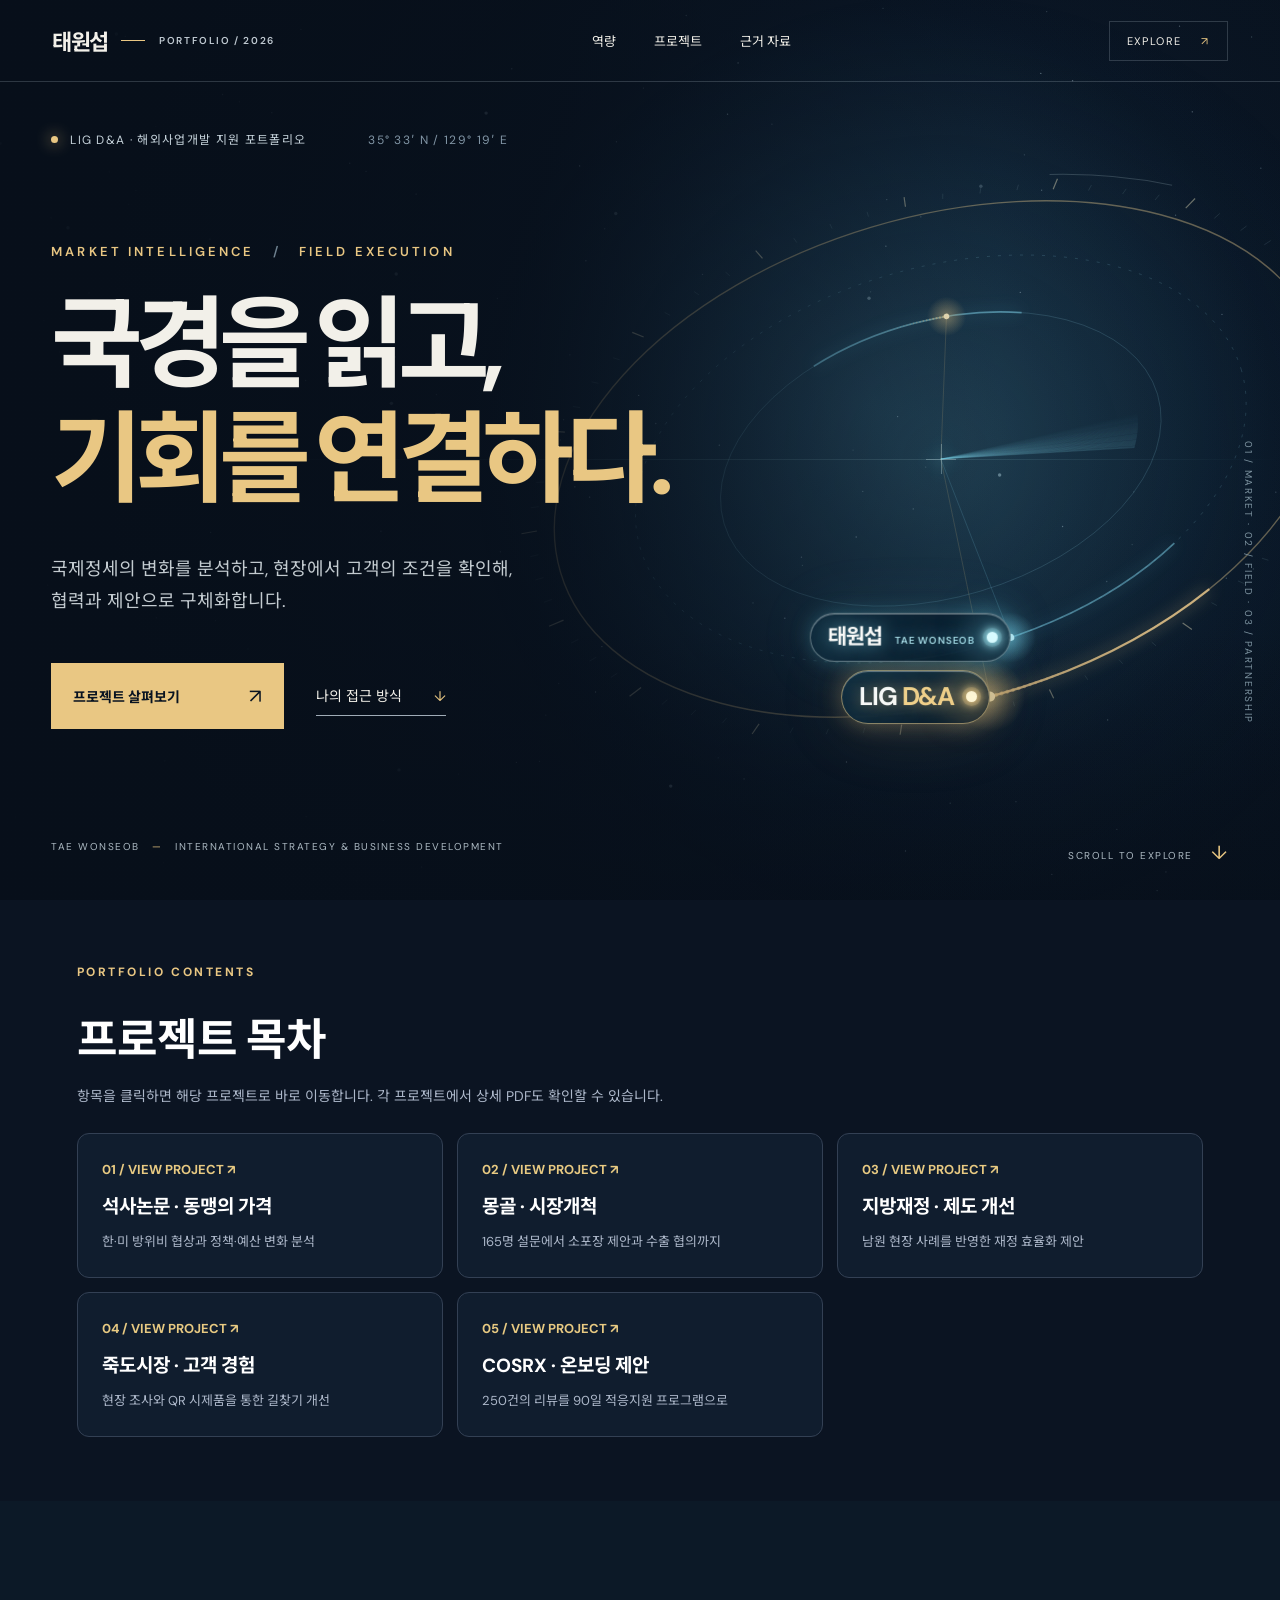
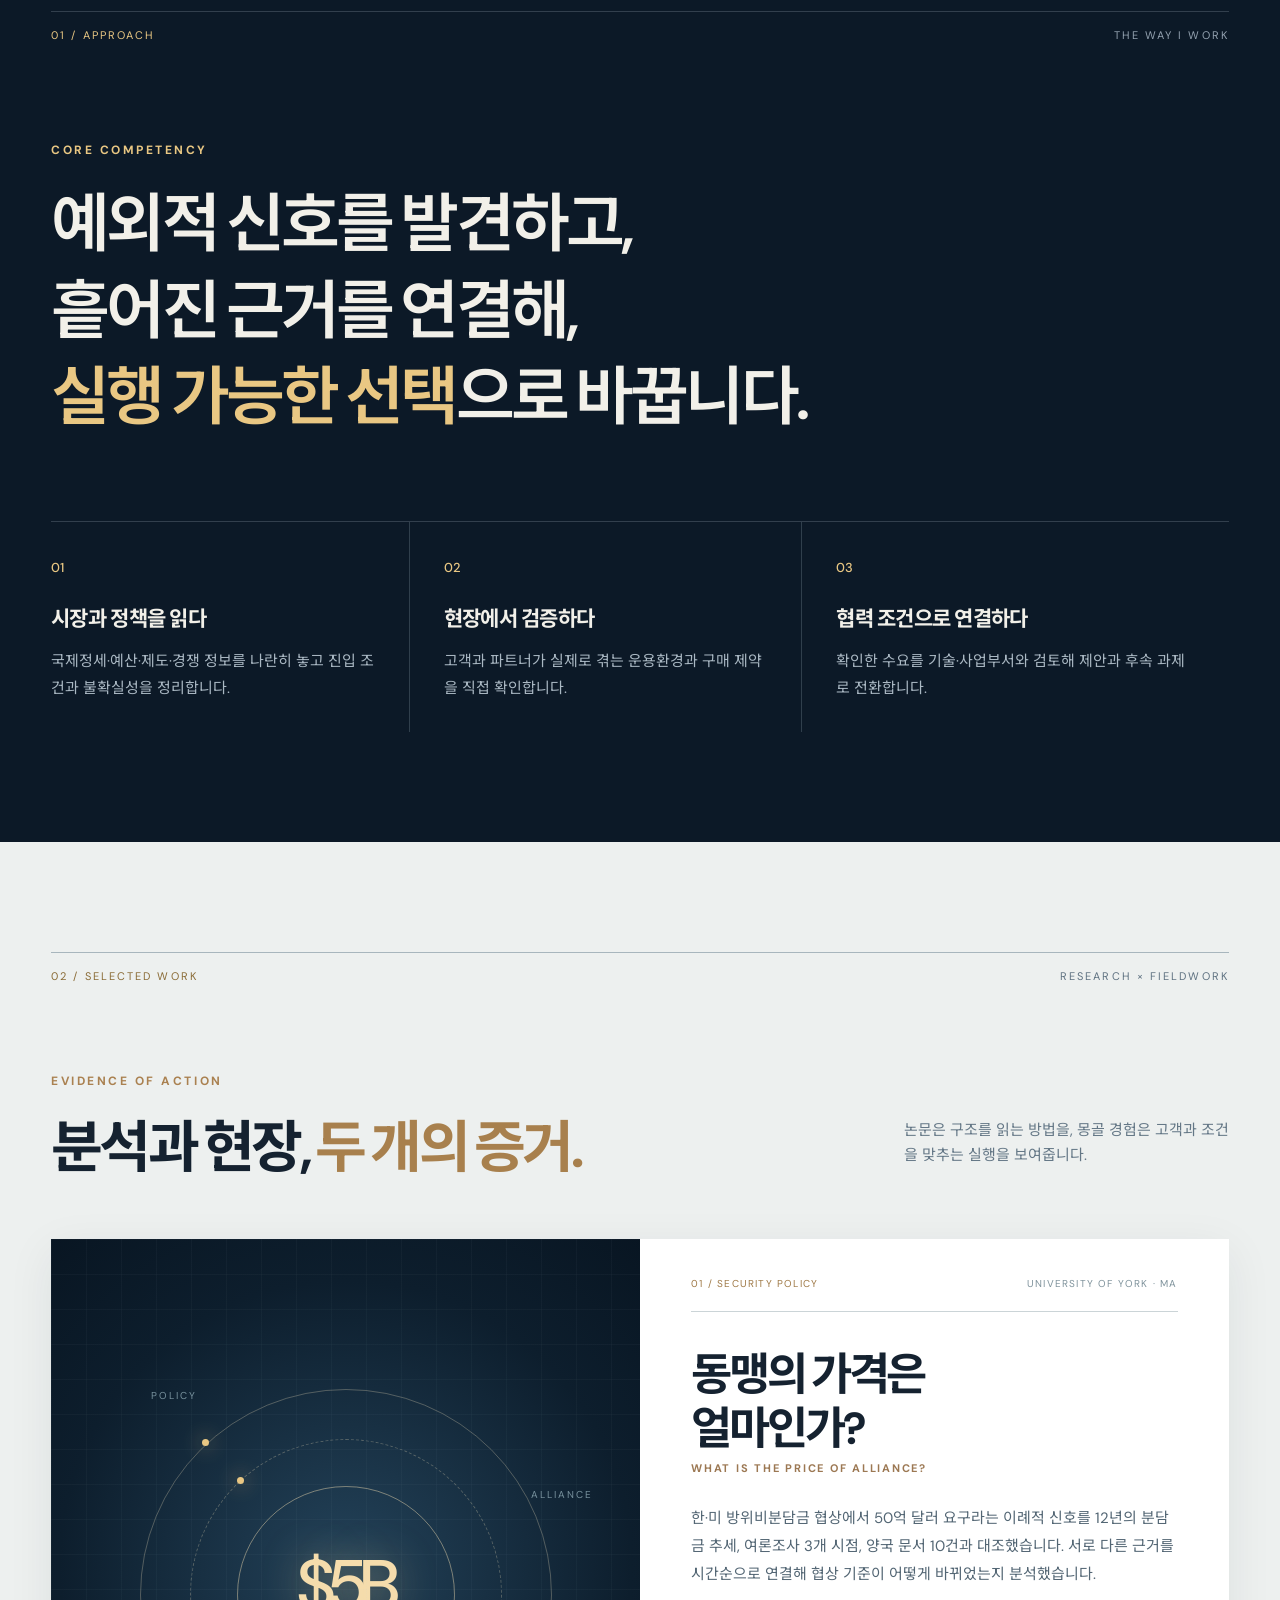
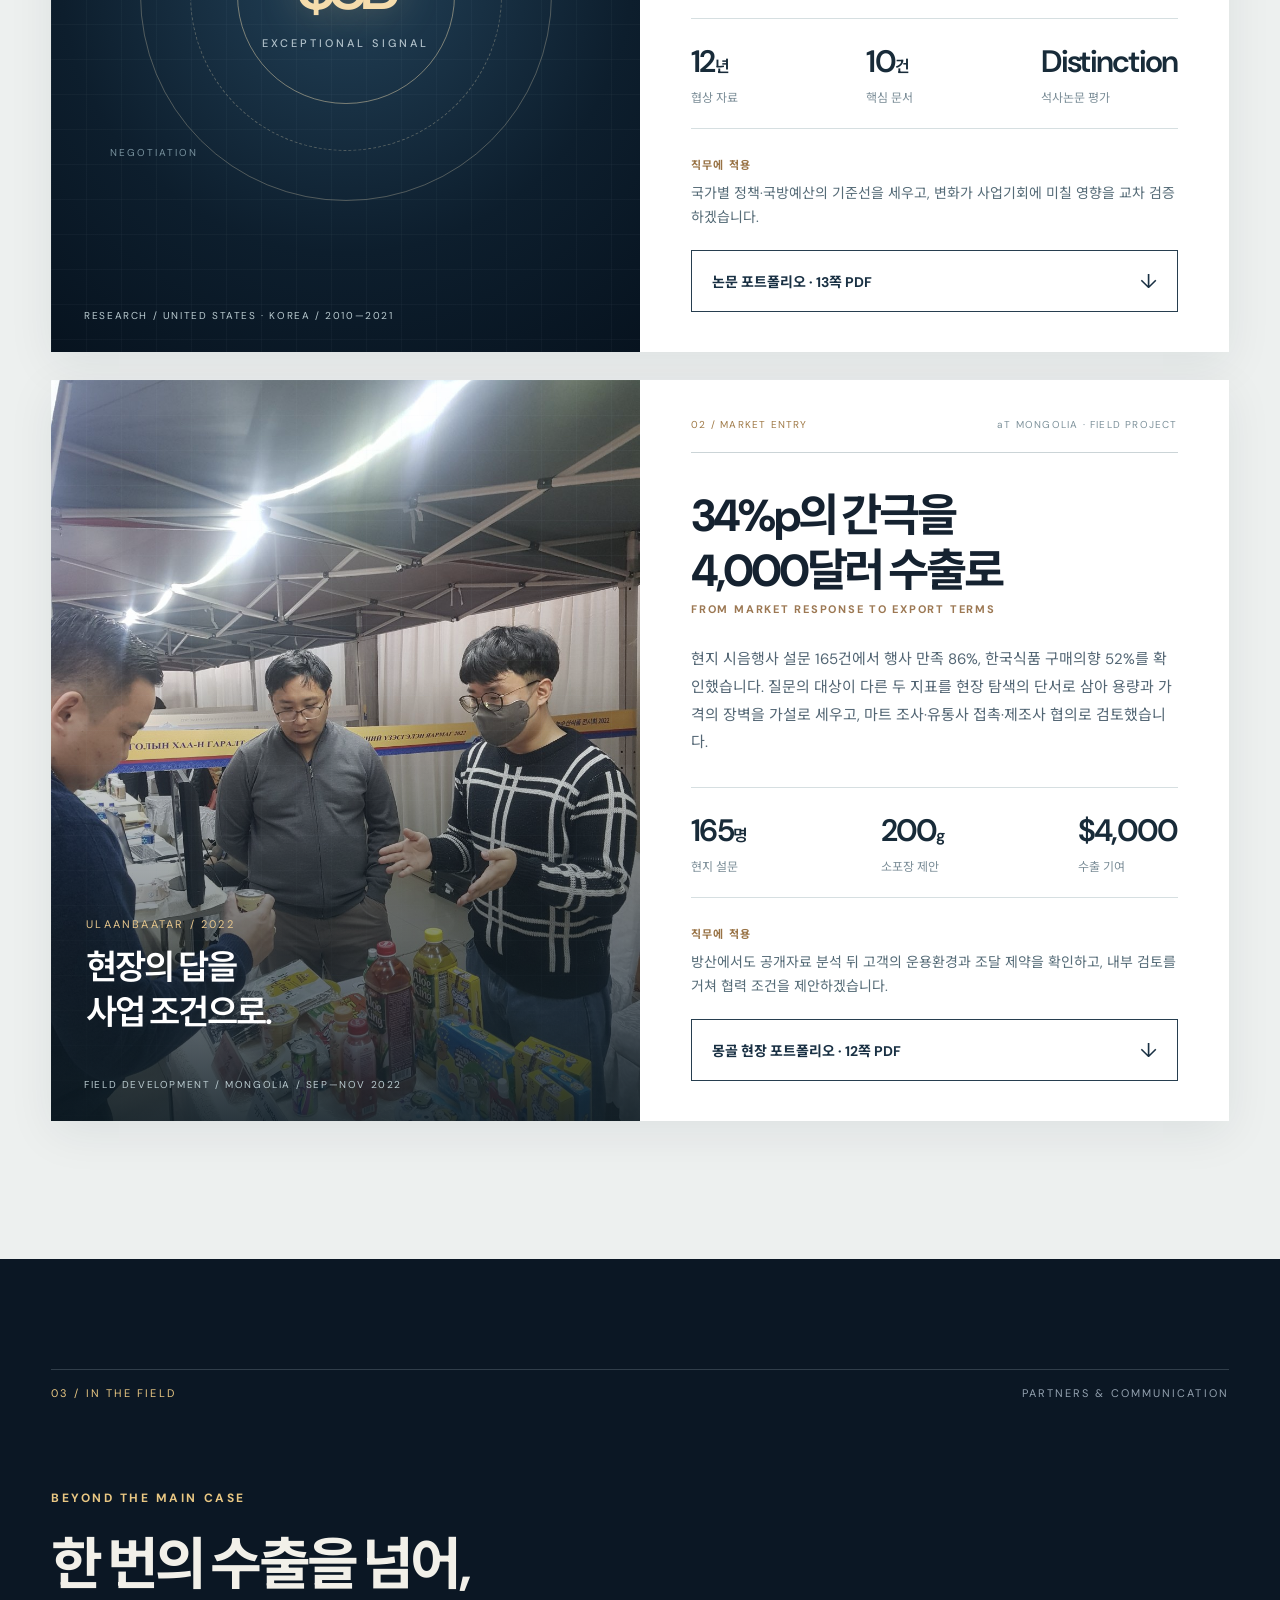
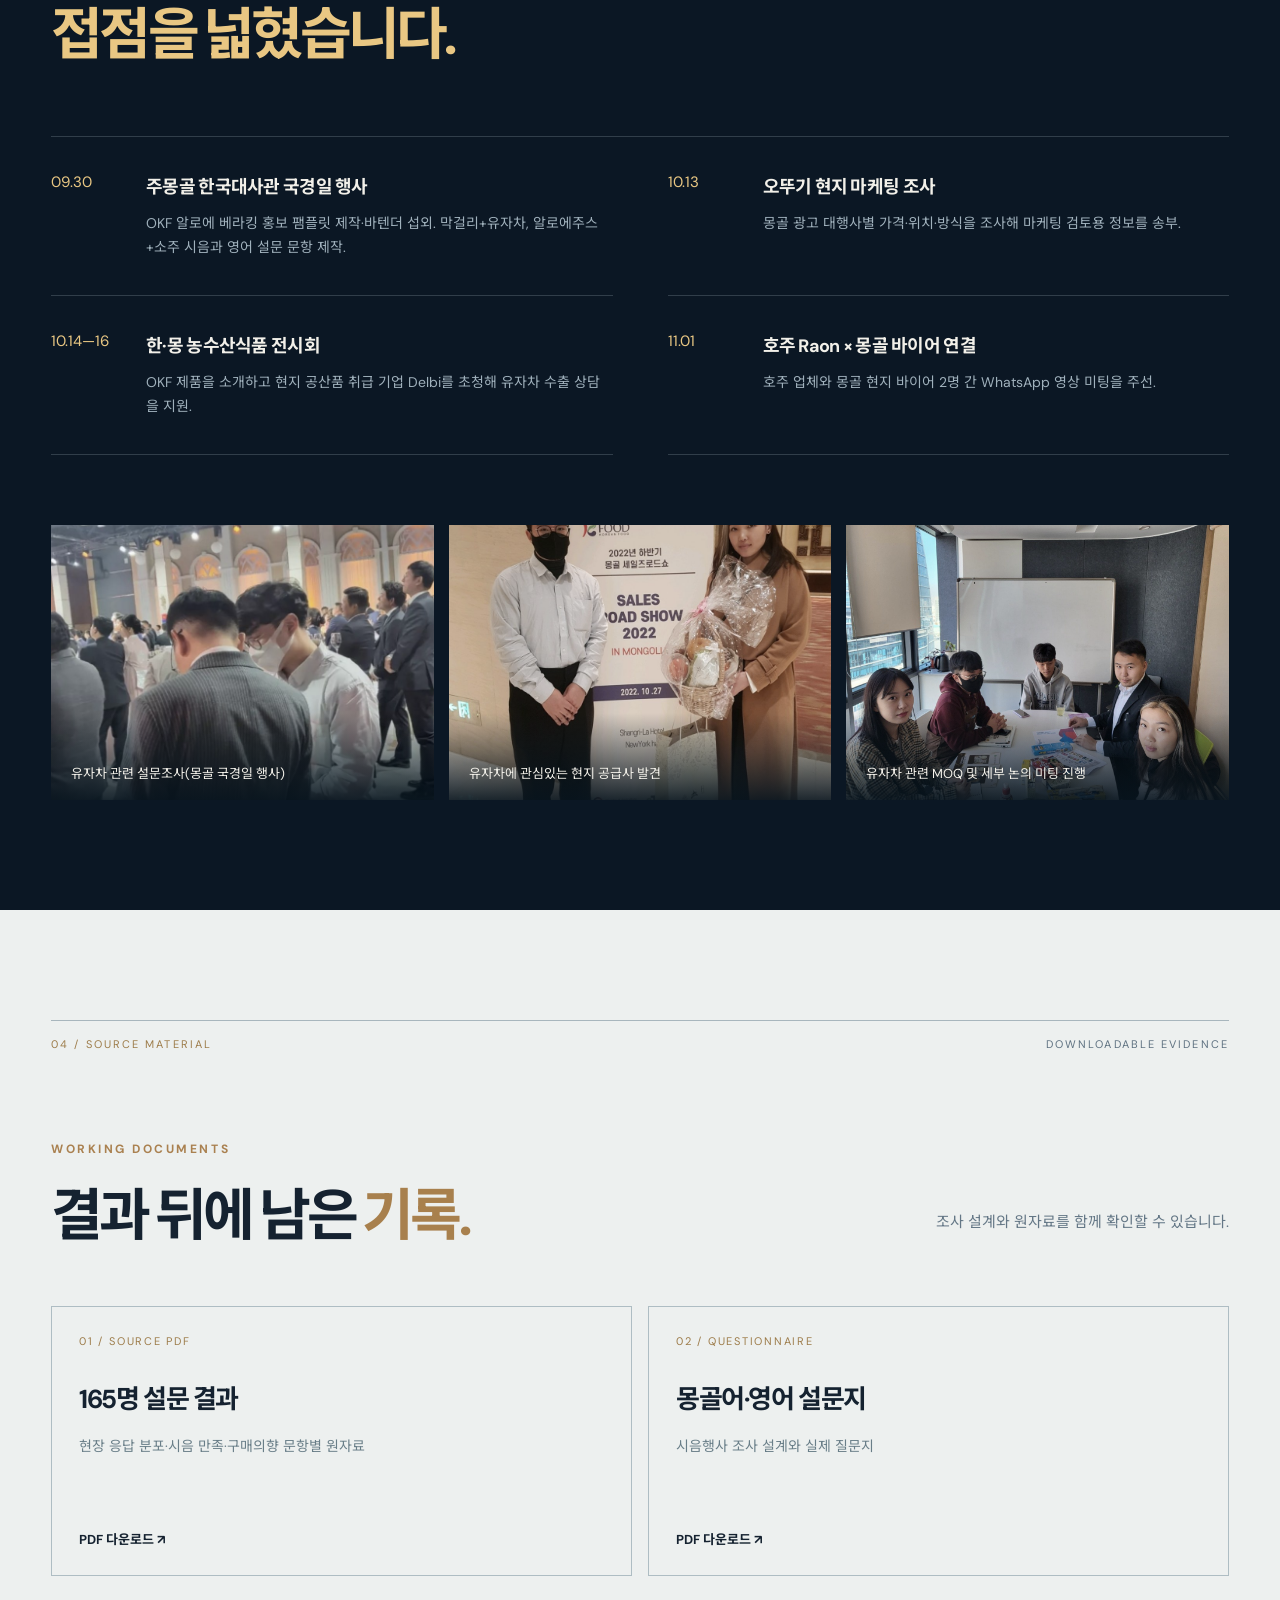
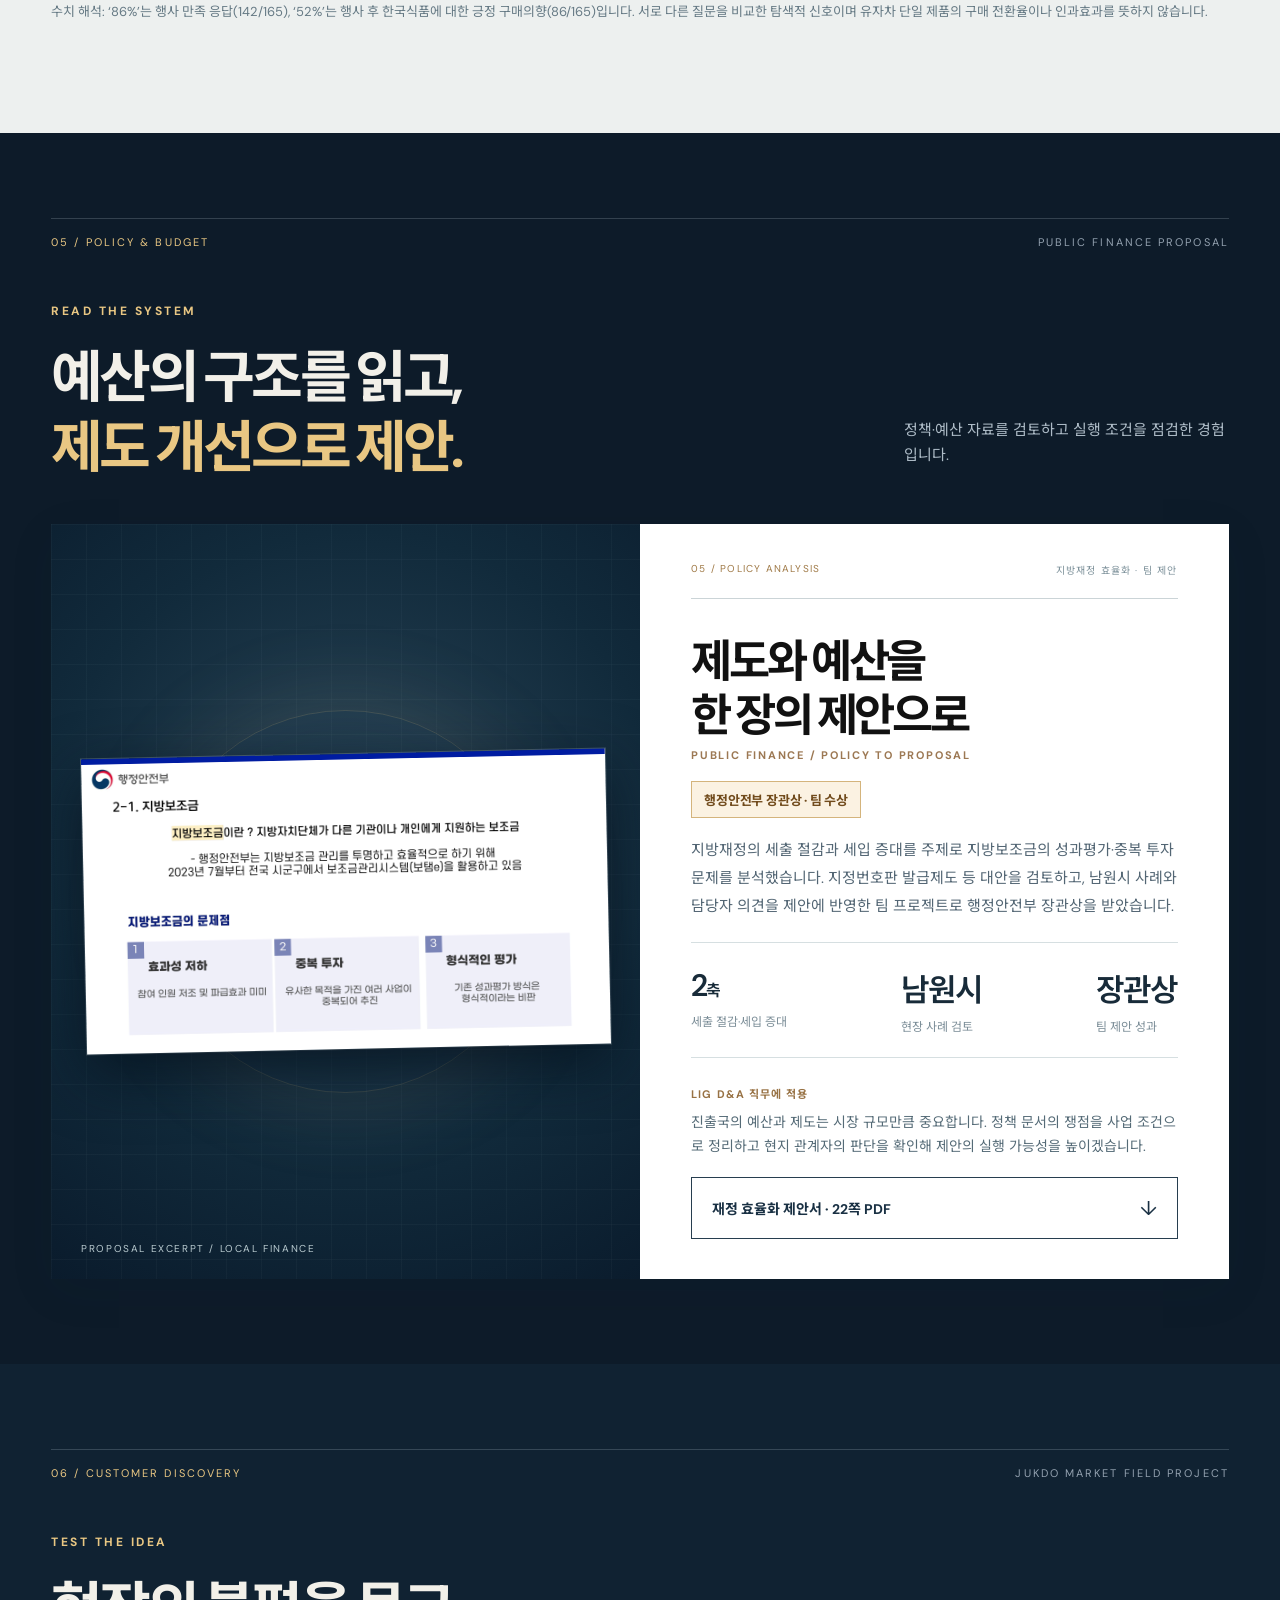
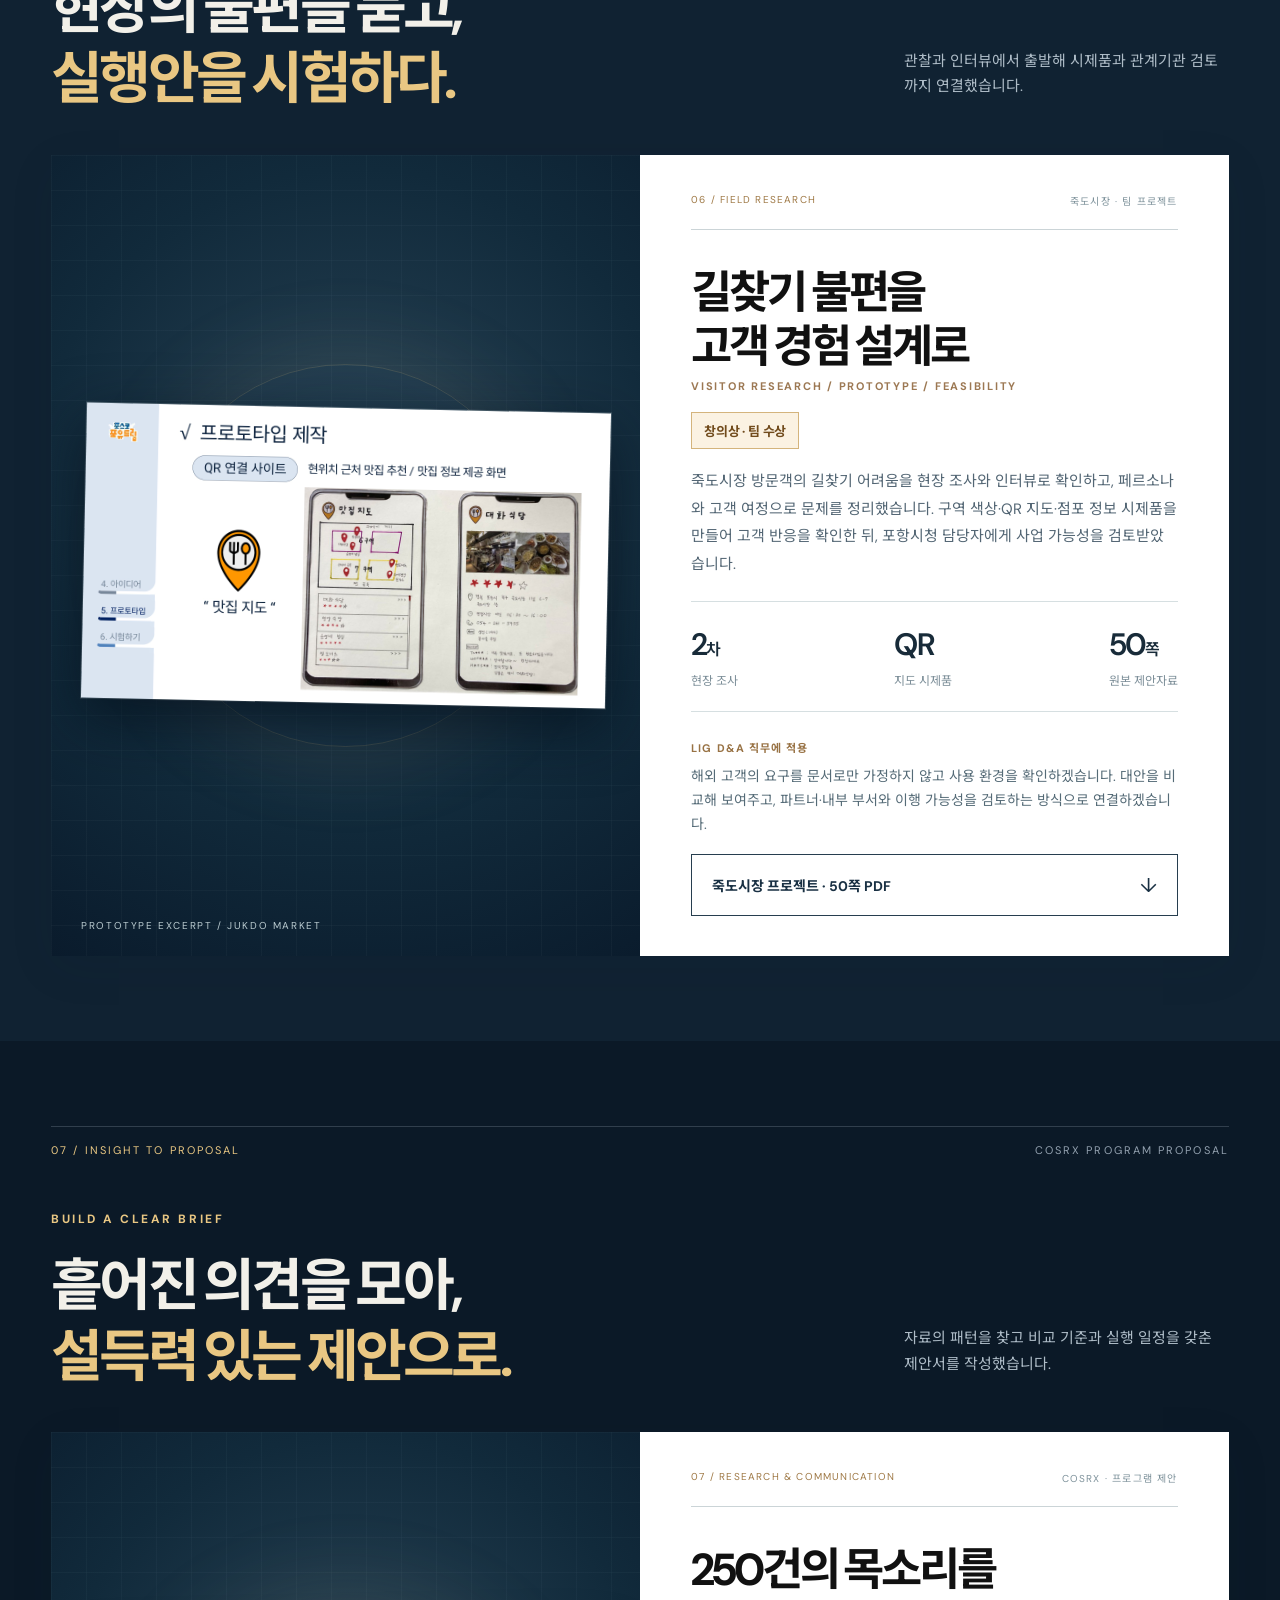
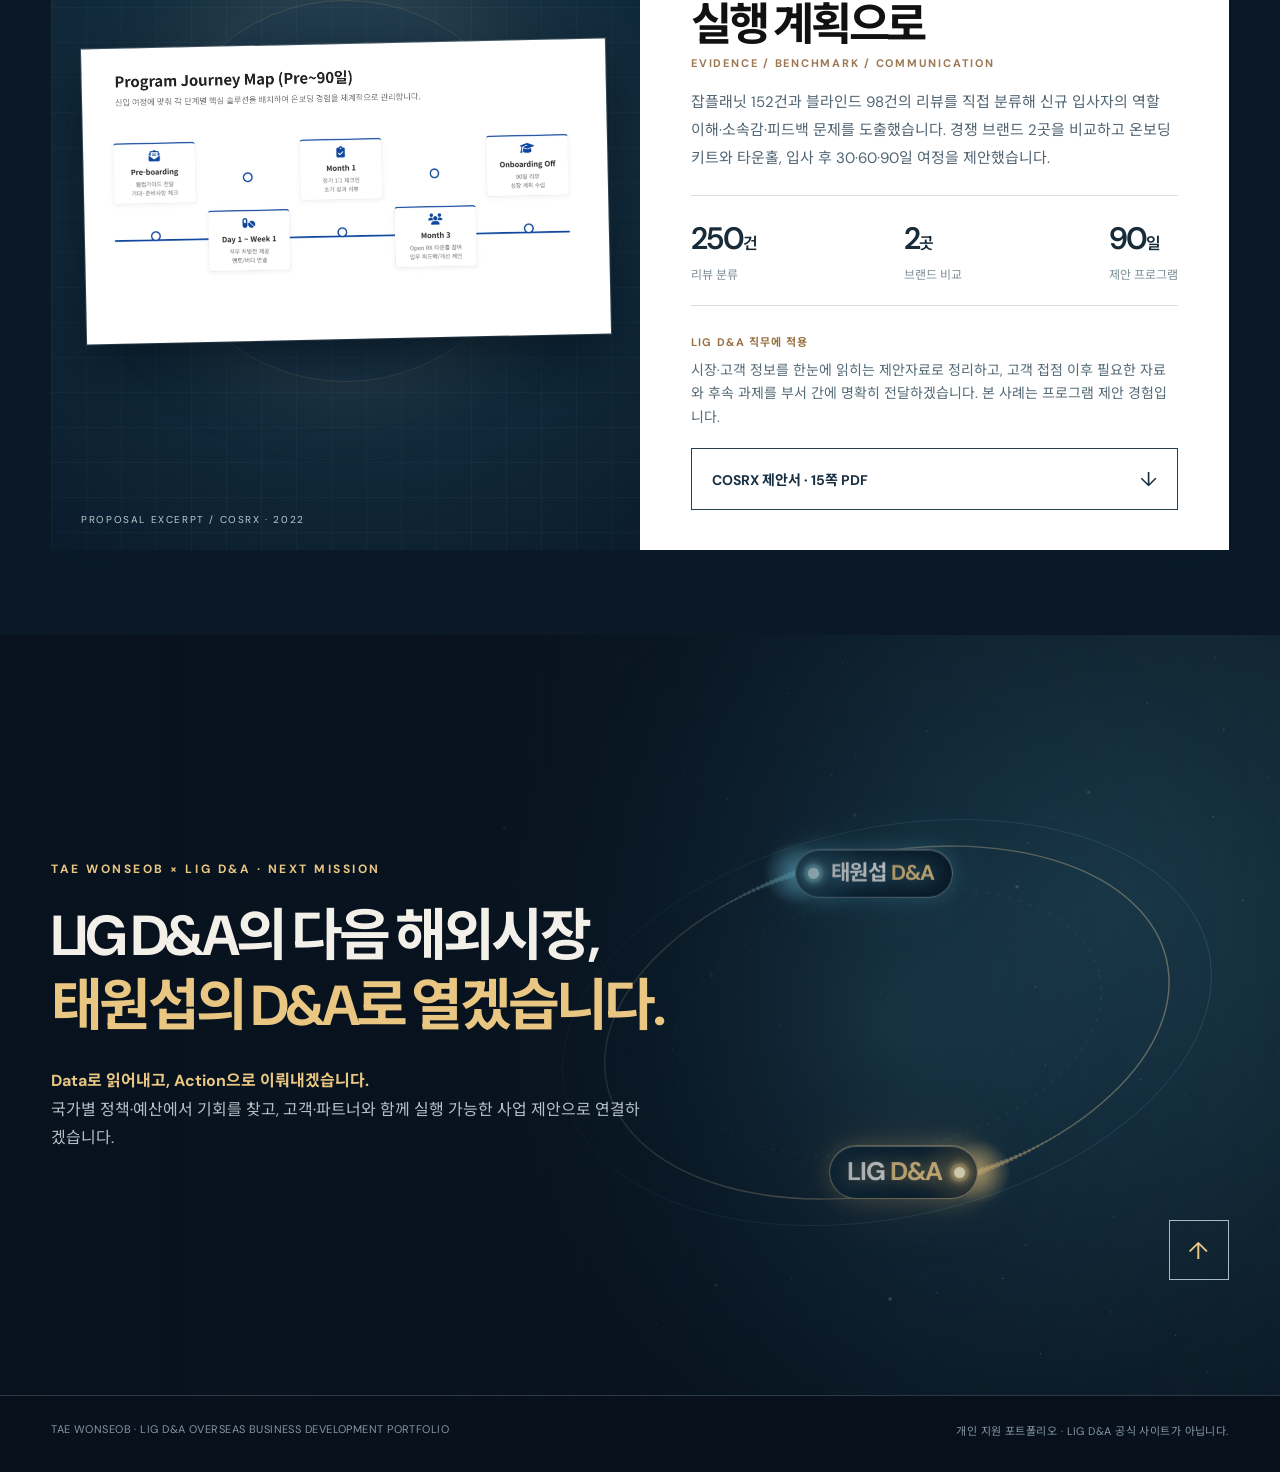
==== commit a1c3dfba: "Update index.html" ====
--- a/index.html
+++ b/index.html
@@ -6,6 +6,9 @@
   <title>태원섭 | LIG D&A 해외사업개발 포트폴리오</title>
   <link rel="icon" type="image/svg+xml" href="data:image/svg+xml,%3Csvg xmlns='http://www.w3.org/2000/svg' viewBox='0 0 64 64'%3E%3Crect width='64' height='64' rx='12' fill='%2308101c'/%3E%3Ccircle cx='32' cy='32' r='21' fill='none' stroke='%23e8ca82' stroke-width='2'/%3E%3Cpath d='M14 38l15-15 7 7 15-14' fill='none' stroke='%23e8ca82' stroke-width='3'/%3E%3C/svg%3E">
   <link rel="stylesheet" href="assets/style.css">
+<style>
+html{scroll-behavior:smooth}#portfolio-contents{padding:64px 6vw;background:#0b1422;color:#fff}#portfolio-contents h2{font-size:clamp(28px,4vw,44px);margin:10px 0 16px}#portfolio-contents .contents-note{font-size:14px;color:#adb8ca;margin-bottom:28px}.contents-grid{display:grid;grid-template-columns:repeat(3,minmax(0,1fr));gap:14px}.contents-link{display:block;padding:24px;border:1px solid #334054;border-radius:12px;color:inherit;text-decoration:none;background:#101d2e;transition:border-color .2s,transform .2s}.contents-link:hover,.contents-link:focus-visible{border-color:#e8ca82;transform:translateY(-3px)}.contents-link b{color:#e8ca82;font-size:13px}.contents-link h3{font-size:19px;margin:12px 0}.contents-link p{font-size:13px;line-height:1.7;color:#adb8ca;margin:0}#thesis-project,#mongolia-project,#public-finance,#jukdo-market,#cosrx-proposal{scroll-margin-top:100px}@media(max-width:800px){.contents-grid{grid-template-columns:repeat(2,minmax(0,1fr))}}@media(max-width:520px){.contents-grid{grid-template-columns:1fr}#portfolio-contents{padding:44px 6vw}}@media(prefers-reduced-motion:reduce){html{scroll-behavior:auto}.contents-link{transition:none}}
+</style>
 </head>
 <body>
   <header class="topbar"><a class="brand" href="#top" aria-label="태원섭 포트폴리오 맨 위로">태원섭<span class="brand-line"></span><span>PORTFOLIO / 2026</span></a><nav aria-label="주요 메뉴"><a href="#capability">역량</a><a href="#work">프로젝트</a><a href="#evidence">근거 자료</a></nav><a class="top-cta" href="#work">EXPLORE <span>↗</span></a></header>
@@ -22,6 +25,7 @@
       <div class="hero-bottom"><div class="hero-coordinate">TAE WONSEOB <span>—</span> INTERNATIONAL STRATEGY & BUSINESS DEVELOPMENT</div><div class="scroll-cue">SCROLL TO EXPLORE <span>↓</span></div></div>
       <div class="hero-side" aria-hidden="true">01 / MARKET · 02 / FIELD · 03 / PARTNERSHIP</div>
     </section>
+<section id="portfolio-contents" aria-labelledby="contents-title"><p class="eyebrow">PORTFOLIO CONTENTS</p><h2 id="contents-title">프로젝트 목차</h2><p class="contents-note">항목을 클릭하면 해당 프로젝트로 바로 이동합니다. 각 프로젝트에서 상세 PDF도 확인할 수 있습니다.</p><nav class="contents-grid" aria-label="프로젝트 목차"><a class="contents-link" href="#thesis-project"><b>01 / VIEW PROJECT ↗</b><h3>석사논문 · 동맹의 가격</h3><p>한·미 방위비 협상과 정책·예산 변화 분석</p></a><a class="contents-link" href="#mongolia-project"><b>02 / VIEW PROJECT ↗</b><h3>몽골 · 시장개척</h3><p>165명 설문에서 소포장 제안과 수출 협의까지</p></a><a class="contents-link" href="#public-finance"><b>03 / VIEW PROJECT ↗</b><h3>지방재정 · 제도 개선</h3><p>남원 현장 사례를 반영한 재정 효율화 제안</p></a><a class="contents-link" href="#jukdo-market"><b>04 / VIEW PROJECT ↗</b><h3>죽도시장 · 고객 경험</h3><p>현장 조사와 QR 시제품을 통한 길찾기 개선</p></a><a class="contents-link" href="#cosrx-proposal"><b>05 / VIEW PROJECT ↗</b><h3>COSRX · 온보딩 제안</h3><p>250건의 리뷰를 90일 적응지원 프로그램으로</p></a></nav></section>
 
     <section id="capability" class="section framework"><div class="section-label"><span>01 / APPROACH</span><span>THE WAY I WORK</span></div>
       <div class="framework-lead"><p class="eyebrow">CORE COMPETENCY</p><h2>예외적 신호를 발견하고,<br>흩어진 근거를 연결해,<br><span>실행 가능한 선택</span>으로 바꿉니다.</h2></div>
@@ -30,10 +34,10 @@
 
     <section id="work" class="section projects"><div class="section-label"><span>02 / SELECTED WORK</span><span>RESEARCH × FIELDWORK</span></div>
       <div class="section-heading"><div><p class="eyebrow">EVIDENCE OF ACTION</p><h2>분석과 현장, <i>두 개의 증거.</i></h2></div><p>논문은 구조를 읽는 방법을, 몽골 경험은 고객과 조건을 맞추는 실행을 보여줍니다.</p></div>
-      <article class="project project-thesis"><div class="project-visual"><div class="orbital-art" aria-hidden="true"><div class="ring ring-a"></div><div class="ring ring-b"></div><div class="ring ring-c"></div><div class="orb-core">$5B<span>EXCEPTIONAL SIGNAL</span></div><span class="orb-label label-1">POLICY</span><span class="orb-label label-2">ALLIANCE</span><span class="orb-label label-3">NEGOTIATION</span></div><div class="visual-caption">RESEARCH / UNITED STATES · KOREA / 2010—2021</div></div>
+      <article id="thesis-project" class="project project-thesis"><div class="project-visual"><div class="orbital-art" aria-hidden="true"><div class="ring ring-a"></div><div class="ring ring-b"></div><div class="ring ring-c"></div><div class="orb-core">$5B<span>EXCEPTIONAL SIGNAL</span></div><span class="orb-label label-1">POLICY</span><span class="orb-label label-2">ALLIANCE</span><span class="orb-label label-3">NEGOTIATION</span></div><div class="visual-caption">RESEARCH / UNITED STATES · KOREA / 2010—2021</div></div>
         <div class="project-copy"><div class="project-top"><span>01 / SECURITY POLICY</span><span>UNIVERSITY OF YORK · MA</span></div><h3>동맹의 가격은<br>얼마인가?</h3><p class="project-en">WHAT IS THE PRICE OF ALLIANCE?</p><p>한·미 방위비분담금 협상에서 50억 달러 요구라는 이례적 신호를 12년의 분담금 추세, 여론조사 3개 시점, 양국 문서 10건과 대조했습니다. 서로 다른 근거를 시간순으로 연결해 협상 기준이 어떻게 바뀌었는지 분석했습니다.</p><div class="metric-row"><div><strong>12<span>년</span></strong><small>협상 자료</small></div><div><strong>10<span>건</span></strong><small>핵심 문서</small></div><div><strong>Distinction</strong><small>석사논문 평가</small></div></div><div class="project-transfer"><span>직무에 적용</span><p>국가별 정책·국방예산의 기준선을 세우고, 변화가 사업기회에 미칠 영향을 교차 검증하겠습니다.</p></div><a class="download" href="downloads/Thesis_Strategy_LIGDA_13p.pdf" download="태원섭_LIGDA_석사논문_포트폴리오.pdf">논문 포트폴리오 · 13쪽 PDF <span>↓</span></a></div>
       </article>
-      <article class="project project-mongolia"><div class="project-visual photo-visual"><img src="assets/mongolia-field.jpg" alt="몽골 한·몽 식품 전시회에서 현지 방문객에게 제품을 설명하는 태원섭" loading="lazy"><div class="photo-overlay"><span>ULAANBAATAR / 2022</span><b>현장의 답을<br>사업 조건으로.</b></div><div class="visual-caption">FIELD DEVELOPMENT / MONGOLIA / SEP—NOV 2022</div></div>
+      <article id="mongolia-project" class="project project-mongolia"><div class="project-visual photo-visual"><img src="assets/mongolia-field.jpg" alt="몽골 한·몽 식품 전시회에서 현지 방문객에게 제품을 설명하는 태원섭" loading="lazy"><div class="photo-overlay"><span>ULAANBAATAR / 2022</span><b>현장의 답을<br>사업 조건으로.</b></div><div class="visual-caption">FIELD DEVELOPMENT / MONGOLIA / SEP—NOV 2022</div></div>
         <div class="project-copy"><div class="project-top"><span>02 / MARKET ENTRY</span><span>aT MONGOLIA · FIELD PROJECT</span></div><h3>34%p의 간극을<br>4,000달러 수출로</h3><p class="project-en">FROM MARKET RESPONSE TO EXPORT TERMS</p><p>현지 시음행사 설문 165건에서 행사 만족 86%, 한국식품 구매의향 52%를 확인했습니다. 질문의 대상이 다른 두 지표를 현장 탐색의 단서로 삼아 용량과 가격의 장벽을 가설로 세우고, 마트 조사·유통사 접촉·제조사 협의로 검토했습니다.</p><div class="metric-row"><div><strong>165<span>명</span></strong><small>현지 설문</small></div><div><strong>200<span>g</span></strong><small>소포장 제안</small></div><div><strong>$4,000</strong><small>수출 기여</small></div></div><div class="project-transfer"><span>직무에 적용</span><p>방산에서도 공개자료 분석 뒤 고객의 운용환경과 조달 제약을 확인하고, 내부 검토를 거쳐 협력 조건을 제안하겠습니다.</p></div><a class="download" href="downloads/Mongolia_Field_LIGDA_updated.pdf" download="태원섭_LIGDA_몽골현장_포트폴리오.pdf">몽골 현장 포트폴리오 · 12쪽 PDF <span>↓</span></a></div>
       </article>
     </section>
